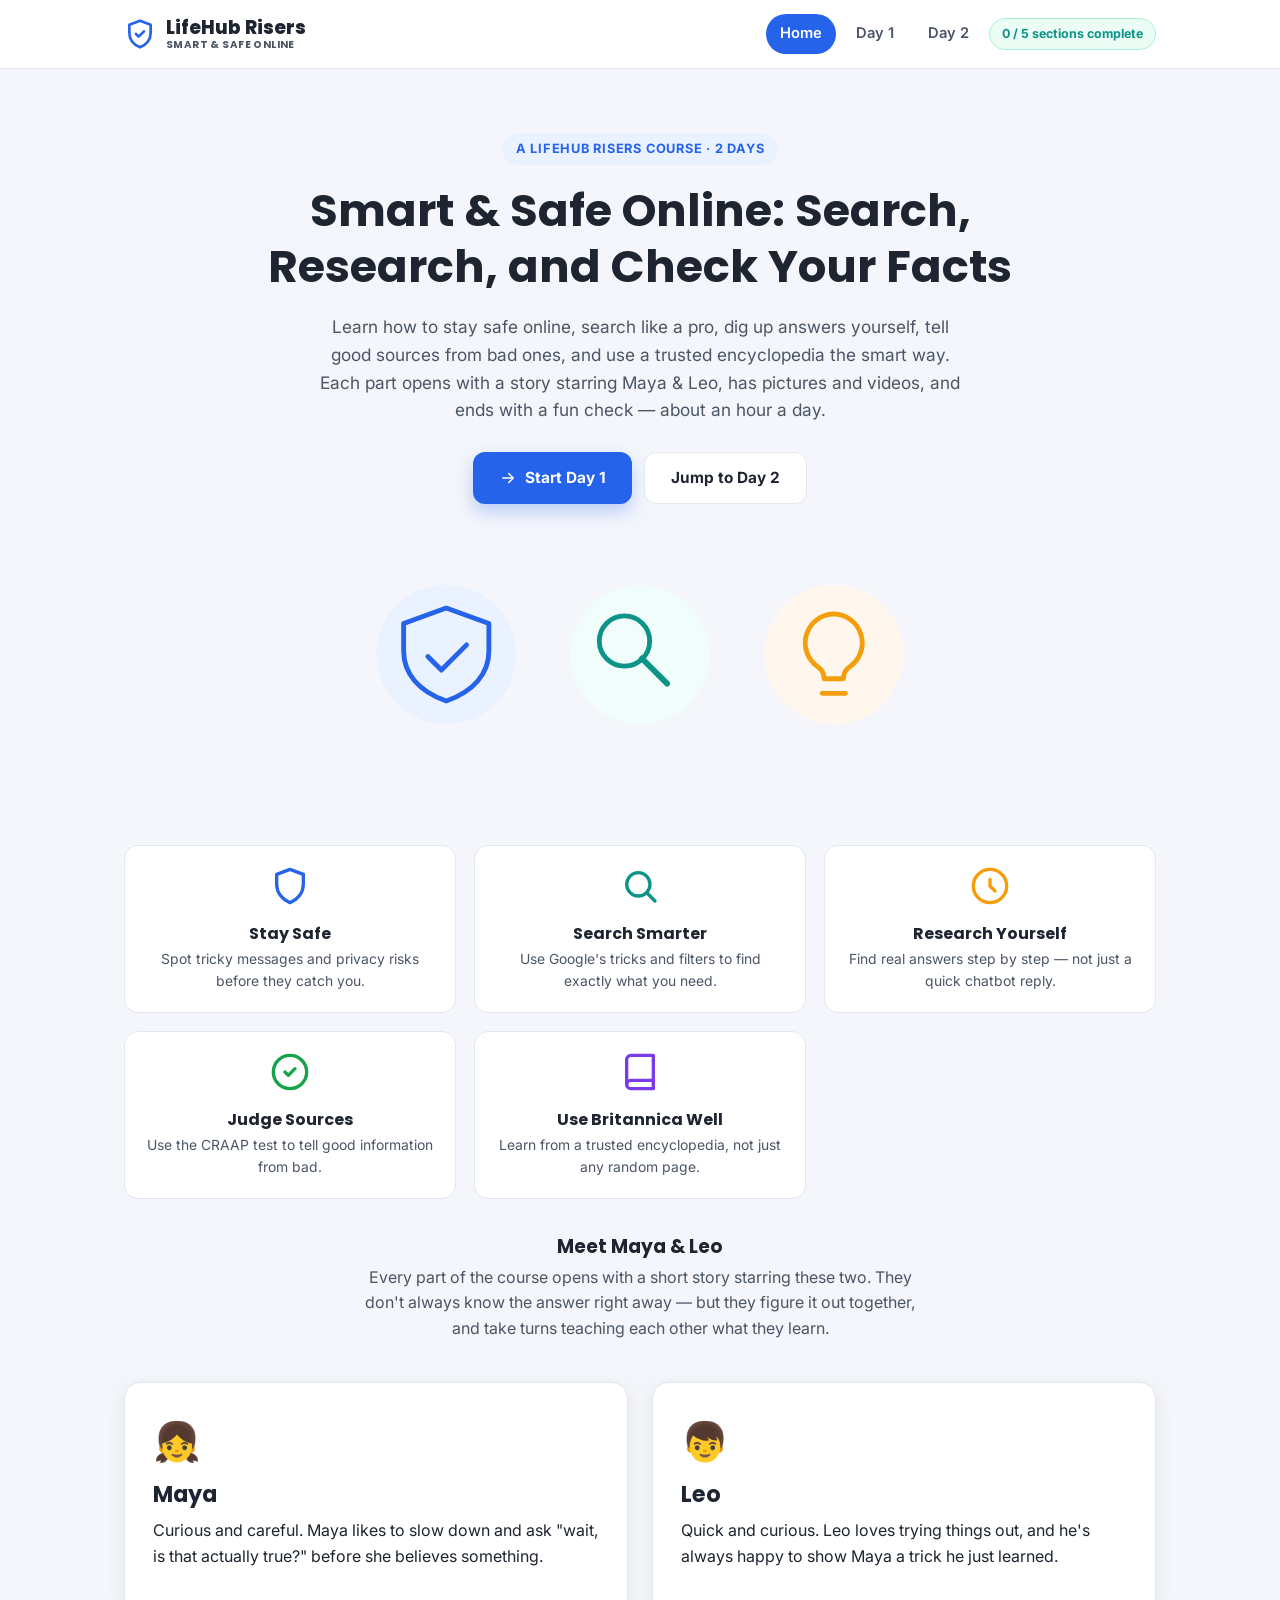
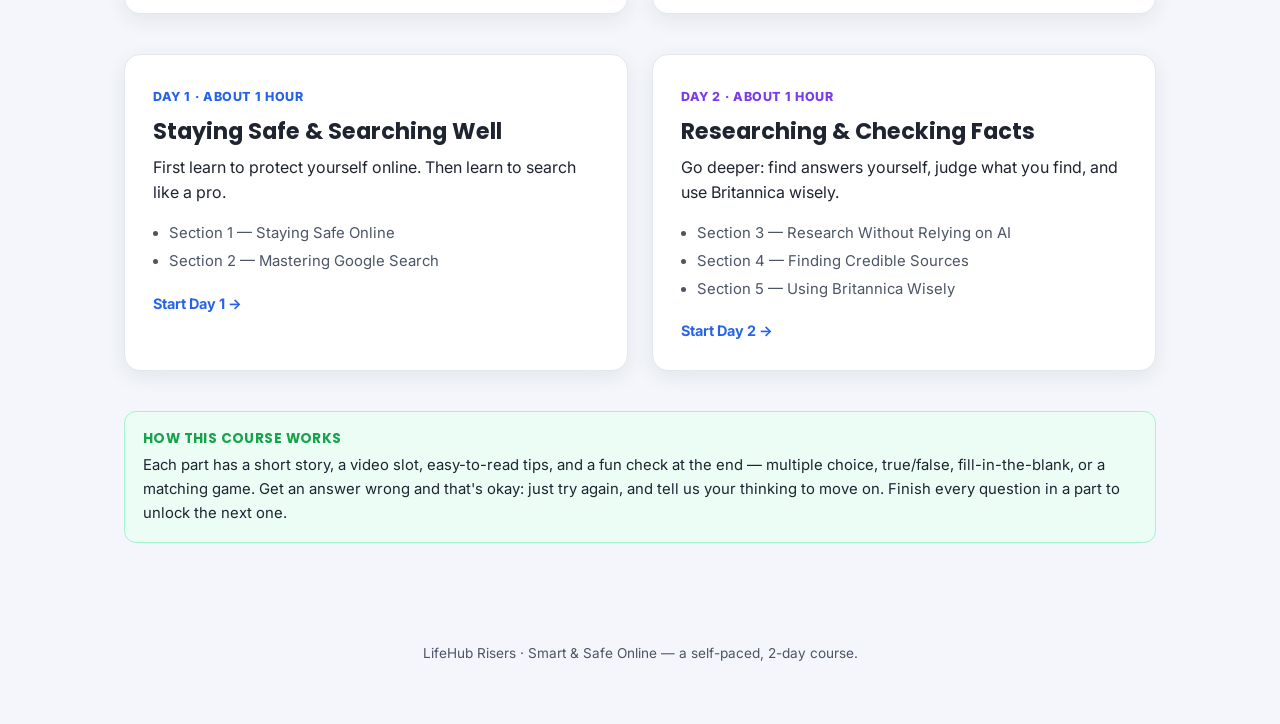
==== index.html @ ebfa4a1e "Expand content depth, simplify language further, add Maya & Leo story duo - Replace the five separat" ====
<!DOCTYPE html>
<html lang="en">
<head>
<meta charset="UTF-8">
<meta name="viewport" content="width=device-width, initial-scale=1.0">
<title>LifeHub Risers | Smart &amp; Safe Online Course</title>
<link rel="stylesheet" href="css/styles.css">
</head>
<body>

<header class="site-header">
  <div class="container">
    <a href="index.html" class="brand">
      <svg viewBox="0 0 24 24" fill="none" stroke="#2563eb" stroke-width="2" stroke-linecap="round" stroke-linejoin="round"><path d="M12 2 4 5v6c0 5 3.4 9 8 11 4.6-2 8-6 8-11V5l-8-3Z"/><path d="m9 12 2 2 4-4"/></svg>
      <span class="brand-text">LifeHub Risers<small>Smart &amp; Safe Online</small></span>
    </a>
    <nav class="main-nav">
      <a href="index.html" class="active">Home</a>
      <a href="day1.html">Day 1</a>
      <a href="day2.html">Day 2</a>
      <span class="progress-pill" data-progress-pill>0 / 5 sections complete</span>
    </nav>
  </div>
</header>

<main>
  <section class="hero container">
    <span class="eyebrow">A LifeHub Risers Course · 2 Days</span>
    <h1>Smart &amp; Safe Online: Search, Research, and Check Your Facts</h1>
    <p class="lead">Learn how to stay safe online, search like a pro, dig up answers yourself, tell good sources from bad ones, and use a trusted encyclopedia the smart way. Each part opens with a story starring Maya &amp; Leo, has pictures and videos, and ends with a fun check — about an hour a day.</p>
    <div class="btn-row">
      <a href="day1.html" class="btn btn-primary">
        <svg width="18" height="18" viewBox="0 0 24 24" fill="none" stroke="#fff" stroke-width="2" stroke-linecap="round" stroke-linejoin="round"><path d="M5 12h14M13 6l6 6-6 6"/></svg>
        Start Day 1
      </a>
      <a href="day2.html" class="btn btn-ghost">Jump to Day 2</a>
    </div>

    <div class="hero-art" style="margin-top:44px;">
      <svg viewBox="0 0 640 220" xmlns="http://www.w3.org/2000/svg">
        <rect x="0" y="0" width="640" height="220" fill="none"/>
        <circle cx="120" cy="110" r="72" fill="#eaf1ff"/>
        <path d="M120 62 76 78v28c0 24 16 42 44 52 28-10 44-28 44-52V78l-44-16Z" fill="none" stroke="#2563eb" stroke-width="5" stroke-linejoin="round"/>
        <path d="m101 112 14 14 26-26" fill="none" stroke="#2563eb" stroke-width="5" stroke-linecap="round" stroke-linejoin="round"/>

        <circle cx="320" cy="110" r="72" fill="#f0fdfa"/>
        <circle cx="304" cy="96" r="26" fill="none" stroke="#0d9488" stroke-width="5"/>
        <line x1="322" y1="114" x2="348" y2="140" stroke="#0d9488" stroke-width="6" stroke-linecap="round"/>

        <circle cx="520" cy="110" r="72" fill="#fff7ed"/>
        <path d="M520 68a30 30 0 0 1 16 55c-3 2-6 6-6 12h-20c0-6-3-10-6-12a30 30 0 0 1 16-55Z" fill="none" stroke="#f59e0b" stroke-width="5" stroke-linejoin="round"/>
        <line x1="508" y1="150" x2="532" y2="150" stroke="#f59e0b" stroke-width="5" stroke-linecap="round"/>
      </svg>
    </div>
  </section>

  <section class="container">
    <div class="mini-grid">
      <div class="mini-card">
        <svg viewBox="0 0 24 24" fill="none" stroke="#2563eb" stroke-width="2" stroke-linecap="round" stroke-linejoin="round"><path d="M12 2 4 5v6c0 5 3.4 9 8 11 4.6-2 8-6 8-11V5l-8-3Z"/></svg>
        <h4>Stay Safe</h4>
        <p>Spot tricky messages and privacy risks before they catch you.</p>
      </div>
      <div class="mini-card">
        <svg viewBox="0 0 24 24" fill="none" stroke="#0d9488" stroke-width="2" stroke-linecap="round" stroke-linejoin="round"><circle cx="11" cy="11" r="7"/><line x1="21" y1="21" x2="16.65" y2="16.65"/></svg>
        <h4>Search Smarter</h4>
        <p>Use Google's tricks and filters to find exactly what you need.</p>
      </div>
      <div class="mini-card">
        <svg viewBox="0 0 24 24" fill="none" stroke="#f59e0b" stroke-width="2" stroke-linecap="round" stroke-linejoin="round"><circle cx="12" cy="12" r="10"/><path d="M12 8v4l3 3"/></svg>
        <h4>Research Yourself</h4>
        <p>Find real answers step by step — not just a quick chatbot reply.</p>
      </div>
      <div class="mini-card">
        <svg viewBox="0 0 24 24" fill="none" stroke="#16a34a" stroke-width="2" stroke-linecap="round" stroke-linejoin="round"><path d="m9 12 2 2 4-4"/><circle cx="12" cy="12" r="10"/></svg>
        <h4>Judge Sources</h4>
        <p>Use the CRAAP test to tell good information from bad.</p>
      </div>
      <div class="mini-card">
        <svg viewBox="0 0 24 24" fill="none" stroke="#7c3aed" stroke-width="2" stroke-linecap="round" stroke-linejoin="round"><path d="M4 19.5A2.5 2.5 0 0 1 6.5 17H20"/><path d="M6.5 2H20v20H6.5A2.5 2.5 0 0 1 4 19.5v-15A2.5 2.5 0 0 1 6.5 2Z"/></svg>
        <h4>Use Britannica Well</h4>
        <p>Learn from a trusted encyclopedia, not just any random page.</p>
      </div>
    </div>
  </section>

  <section class="container">
    <h3 style="text-align:center; margin-bottom:6px;">Meet Maya &amp; Leo</h3>
    <p style="text-align:center; color:var(--ink-soft); max-width:560px; margin:0 auto 24px;">Every part of the course opens with a short story starring these two. They don't always know the answer right away — but they figure it out together, and take turns teaching each other what they learn.</p>
    <div class="day-grid">
      <div class="day-card d1" style="cursor:default;">
        <div style="font-size:2.4rem;">👧</div>
        <h3>Maya</h3>
        <p>Curious and careful. Maya likes to slow down and ask "wait, is that actually true?" before she believes something.</p>
      </div>
      <div class="day-card d2" style="cursor:default;">
        <div style="font-size:2.4rem;">👦</div>
        <h3>Leo</h3>
        <p>Quick and curious. Leo loves trying things out, and he's always happy to show Maya a trick he just learned.</p>
      </div>
    </div>
  </section>

  <section class="container">
    <div class="day-grid">
      <a href="day1.html" class="day-card d1">
        <span class="tag">Day 1 · About 1 hour</span>
        <h3>Staying Safe &amp; Searching Well</h3>
        <p>First learn to protect yourself online. Then learn to search like a pro.</p>
        <ul>
          <li>Section 1 — Staying Safe Online</li>
          <li>Section 2 — Mastering Google Search</li>
        </ul>
        <div class="go">Start Day 1 →</div>
      </a>
      <a href="day2.html" class="day-card d2">
        <span class="tag">Day 2 · About 1 hour</span>
        <h3>Researching &amp; Checking Facts</h3>
        <p>Go deeper: find answers yourself, judge what you find, and use Britannica wisely.</p>
        <ul>
          <li>Section 3 — Research Without Relying on AI</li>
          <li>Section 4 — Finding Credible Sources</li>
          <li>Section 5 — Using Britannica Wisely</li>
        </ul>
        <div class="go">Start Day 2 →</div>
      </a>
    </div>
  </section>

  <section class="container" style="margin-bottom:60px;">
    <div class="callout tip">
      <strong>How this course works</strong>
      Each part has a short story, a video slot, easy-to-read tips, and a fun check at the end — multiple choice, true/false, fill-in-the-blank, or a matching game. Get an answer wrong and that's okay: just try again, and tell us your thinking to move on. Finish every question in a part to unlock the next one.
    </div>
  </section>
</main>

<footer class="site-footer">
  LifeHub Risers · Smart &amp; Safe Online — a self-paced, 2-day course.
</footer>

<script src="js/app.js"></script>
</body>
</html>
---- css/styles.css ----
@import url('https://fonts.googleapis.com/css2?family=Poppins:wght@600;700;800&family=Inter:wght@400;500;600;700&display=swap');

:root {
  --blue: #2563eb;
  --blue-dark: #1d4ed8;
  --teal: #0d9488;
  --amber: #f59e0b;
  --red: #ef4444;
  --green: #16a34a;
  --purple: #7c3aed;
  --ink: #1e2430;
  --ink-soft: #4b5566;
  --paper: #ffffff;
  --paper-soft: #f4f6fb;
  --border: #e2e7f0;
  --shadow: 0 6px 20px rgba(30, 36, 48, 0.08);
  --radius: 16px;
  --font-head: 'Poppins', 'Segoe UI', system-ui, sans-serif;
  --font-body: 'Inter', 'Segoe UI', system-ui, sans-serif;
}

* { box-sizing: border-box; }

html { scroll-behavior: smooth; }

body {
  margin: 0;
  font-family: var(--font-body);
  color: var(--ink);
  background: var(--paper-soft);
  line-height: 1.6;
}

h1, h2, h3, h4 { font-family: var(--font-head); line-height: 1.25; margin: 0 0 .5em; }
p { margin: 0 0 1em; }
a { color: var(--blue); }
img, svg { max-width: 100%; }

.container { max-width: 1080px; margin: 0 auto; padding: 0 24px; }

/* Header */
.site-header {
  position: sticky; top: 0; z-index: 50;
  background: rgba(255,255,255,.92); backdrop-filter: blur(8px);
  border-bottom: 1px solid var(--border);
}
.site-header .container { display: flex; align-items: center; justify-content: space-between; height: 68px; }
.brand { display: flex; align-items: center; gap: 10px; font-family: var(--font-head); font-weight: 800; font-size: 1.15rem; text-decoration: none; color: var(--ink); }
.brand svg { width: 32px; height: 32px; }
.brand-text { display: flex; flex-direction: column; line-height: 1.2; }
.brand-text small { font-weight: 700; color: var(--ink-soft); font-size: .64rem; text-transform: uppercase; letter-spacing: .04em; }
.main-nav { display: flex; gap: 6px; align-items: center; }
.main-nav a {
  text-decoration: none; color: var(--ink-soft); font-weight: 600; font-size: .92rem;
  padding: 8px 14px; border-radius: 999px; transition: .15s;
}
.main-nav a:hover { background: var(--paper-soft); color: var(--ink); }
.main-nav a.active { background: var(--blue); color: #fff; }
.progress-pill {
  font-size: .78rem; font-weight: 700; color: var(--teal); background: #ecfdf5;
  border: 1px solid #a7f3d0; padding: 5px 12px; border-radius: 999px;
}

/* Hero */
.hero { padding: 64px 0 40px; text-align: center; }
.hero .eyebrow {
  display: inline-block; font-weight: 700; font-size: .8rem; letter-spacing: .06em; text-transform: uppercase;
  color: var(--blue); background: #eaf1ff; padding: 6px 14px; border-radius: 999px; margin-bottom: 18px;
}
.hero h1 { font-size: clamp(2rem, 4vw, 2.8rem); max-width: 780px; margin: 0 auto .4em; }
.hero p.lead { max-width: 640px; margin: 0 auto 28px; color: var(--ink-soft); font-size: 1.08rem; }
.hero-art { max-width: 620px; margin: 0 auto; }

.btn {
  display: inline-flex; align-items: center; gap: 8px; text-decoration: none; font-weight: 700;
  padding: 13px 26px; border-radius: 12px; border: none; cursor: pointer; font-size: .96rem;
  font-family: var(--font-body); transition: transform .15s, box-shadow .15s;
}
.btn-primary { background: var(--blue); color: #fff; box-shadow: 0 8px 18px rgba(37,99,235,.28); }
.btn-primary:hover { transform: translateY(-2px); }
.btn-ghost { background: #fff; color: var(--ink); border: 1.5px solid var(--border); }
.btn-ghost:hover { border-color: var(--blue); color: var(--blue); }
.btn-row { display: flex; gap: 12px; justify-content: center; flex-wrap: wrap; }

/* Day cards on homepage */
.day-grid { display: grid; grid-template-columns: 1fr 1fr; gap: 24px; margin: 40px 0; }
@media (max-width: 760px) { .day-grid { grid-template-columns: 1fr; } }
.day-card {
  background: var(--paper); border-radius: var(--radius); border: 1px solid var(--border);
  box-shadow: var(--shadow); padding: 28px; text-decoration: none; color: var(--ink); display: block;
  transition: transform .15s, box-shadow .15s;
}
.day-card:hover { transform: translateY(-4px); box-shadow: 0 14px 30px rgba(30,36,48,.14); }
.day-card .tag { font-weight: 800; font-size: .78rem; letter-spacing: .05em; text-transform: uppercase; }
.day-card.d1 .tag { color: var(--blue); }
.day-card.d2 .tag { color: var(--purple); }
.day-card h3 { font-size: 1.4rem; margin: 8px 0 10px; }
.day-card ul { margin: 14px 0 0; padding-left: 1.1em; color: var(--ink-soft); font-size: .93rem; }
.day-card ul li { margin-bottom: 4px; }
.day-card .go { margin-top: 18px; font-weight: 700; color: var(--blue); font-size: .9rem; }

.mini-grid { display: grid; grid-template-columns: repeat(3, 1fr); gap: 18px; margin: 36px 0; }
@media (max-width: 760px) { .mini-grid { grid-template-columns: 1fr; } }
.mini-card { background: #fff; border: 1px solid var(--border); border-radius: 14px; padding: 20px; text-align: center; }
.mini-card svg { width: 40px; height: 40px; margin-bottom: 10px; }
.mini-card h4 { font-size: 1rem; margin-bottom: 4px; }
.mini-card p { font-size: .87rem; color: var(--ink-soft); margin: 0; }

/* Section layout */
.day-hero { padding: 40px 0 20px; }
.day-hero .tag { font-weight: 800; font-size: .8rem; letter-spacing: .05em; text-transform: uppercase; color: var(--blue); }
.day-hero h1 { font-size: clamp(1.8rem, 3.4vw, 2.4rem); margin: 6px 0 10px; }
.toc { display: flex; gap: 10px; flex-wrap: wrap; margin-top: 18px; }
.toc a {
  text-decoration: none; background: #fff; border: 1px solid var(--border); color: var(--ink-soft);
  padding: 8px 14px; border-radius: 999px; font-size: .85rem; font-weight: 600;
}
.toc a:hover { color: var(--blue); border-color: var(--blue); }
.toc a.done { border-color: var(--green); color: var(--green); background: #ecfdf5; }
.toc-check { color: var(--green); font-weight: 800; }

.section {
  background: var(--paper); border-radius: var(--radius); border: 1px solid var(--border);
  box-shadow: var(--shadow); margin: 28px 0; padding: 36px; scroll-margin-top: 90px;
}
.section-head { display: flex; align-items: flex-start; gap: 16px; margin-bottom: 22px; }
.section-head .icon {
  flex: none; width: 54px; height: 54px; border-radius: 14px; display: flex; align-items: center; justify-content: center;
  background: linear-gradient(135deg, var(--blue), var(--teal));
}
.section-head .icon svg { width: 30px; height: 30px; stroke: #fff; }
.section-head h2 { margin: 0; font-size: 1.5rem; }
.section-head .sub { color: var(--ink-soft); font-size: .92rem; margin-top: 2px; }

.content-grid { display: grid; grid-template-columns: 1.3fr 1fr; gap: 28px; align-items: start; margin-bottom: 18px; }
@media (max-width: 800px) { .content-grid { grid-template-columns: 1fr; } }
.illus { background: var(--paper-soft); border-radius: 14px; padding: 18px; border: 1px solid var(--border); }

.callout { border-radius: 12px; padding: 16px 18px; margin: 16px 0; border: 1px solid; font-size: .93rem; }
.callout.tip { background: #ecfdf5; border-color: #a7f3d0; }
.callout.warning { background: #fef2f2; border-color: #fecaca; }
.callout.example { background: #eff6ff; border-color: #bfdbfe; }
.callout strong { display: block; margin-bottom: 4px; font-family: var(--font-head); font-size: .85rem; text-transform: uppercase; letter-spacing: .03em; }
.callout.tip strong { color: var(--green); }
.callout.warning strong { color: var(--red); }
.callout.example strong { color: var(--blue); }

.card-grid { display: grid; grid-template-columns: repeat(2, 1fr); gap: 14px; margin: 18px 0; }
@media (max-width: 700px) { .card-grid { grid-template-columns: 1fr; } }
.info-card { border: 1px solid var(--border); border-radius: 12px; padding: 16px; background: #fff; }
.info-card h4 { margin: 0 0 6px; font-size: .98rem; display: flex; align-items: center; gap: 8px; }
.info-card p { margin: 0; font-size: .88rem; color: var(--ink-soft); }

.dodont { display: grid; grid-template-columns: 1fr 1fr; gap: 16px; margin: 18px 0; }
@media (max-width: 700px) { .dodont { grid-template-columns: 1fr; } }
.dodont > div { border-radius: 12px; padding: 16px 18px; }
.dodont .do { background: #ecfdf5; border: 1px solid #a7f3d0; }
.dodont .dont { background: #fef2f2; border: 1px solid #fecaca; }
.dodont h4 { margin: 0 0 8px; font-size: .9rem; text-transform: uppercase; letter-spacing: .03em; }
.dodont .do h4 { color: var(--green); }
.dodont .dont h4 { color: var(--red); }
.dodont ul { margin: 0; padding-left: 1.1em; font-size: .88rem; }
.dodont li { margin-bottom: 5px; }

table.op-table { width: 100%; border-collapse: collapse; margin: 16px 0; font-size: .88rem; }
table.op-table th, table.op-table td { text-align: left; padding: 9px 12px; border-bottom: 1px solid var(--border); }
table.op-table th { background: var(--paper-soft); font-family: var(--font-head); font-size: .78rem; text-transform: uppercase; }
table.op-table code { background: #eef2ff; color: var(--blue-dark); padding: 2px 6px; border-radius: 6px; font-size: .85rem; }

/* Quiz */
.quiz-wrap { margin-top: 26px; border-top: 2px dashed var(--border); padding-top: 24px; }
.quiz-wrap .quiz-title { display: flex; align-items: center; gap: 10px; font-family: var(--font-head); font-weight: 700; font-size: 1.05rem; margin-bottom: 4px; }
.quiz-wrap .quiz-title svg { width: 22px; height: 22px; stroke: var(--amber); }
.quiz-wrap .quiz-sub { color: var(--ink-soft); font-size: .88rem; margin-bottom: 18px; }

.quiz-progress { display: flex; align-items: center; gap: 12px; margin-bottom: 20px; }
.quiz-progress-bar { flex: 1; height: 12px; border-radius: 999px; background: var(--border); overflow: hidden; }
.quiz-progress-fill { height: 100%; width: 0%; background: linear-gradient(90deg, var(--teal), var(--green)); transition: width .3s ease; border-radius: 999px; }
.quiz-progress-label { font-weight: 700; font-size: .85rem; color: var(--ink-soft); white-space: nowrap; }

.q-item { background: var(--paper-soft); border: 2px solid var(--border); border-radius: 12px; padding: 18px 20px; margin-bottom: 14px; transition: border-color .15s, background .15s; }
.q-item.solved { border-color: var(--green); background: #ecfdf5; }
.q-item.shake { animation: shake .35s; }
.q-item .q-num { font-weight: 800; font-size: .78rem; color: var(--blue); text-transform: uppercase; letter-spacing: .04em; margin-bottom: 6px; }
.q-item.solved .q-num { color: var(--green); }
.solved-check { font-size: .95rem; }
.q-item .q-prompt { font-weight: 600; margin-bottom: 12px; }
.btn-check {
  margin-top: 12px; background: var(--blue); color: #fff; border: none; font-weight: 700;
  padding: 9px 20px; border-radius: 10px; cursor: pointer; font-size: .88rem; font-family: var(--font-body);
}
.btn-check:hover { background: var(--blue-dark); }
.match-status { margin-top: 10px; font-weight: 700; font-size: .85rem; color: var(--ink-soft); }

.reflect-box {
  margin-top: 14px; padding: 14px 16px; border-radius: 12px; background: #fff7ed; border: 1.5px dashed var(--amber);
}
.reflect-label { font-weight: 700; font-size: .88rem; color: #92400e; margin-bottom: 8px; }
.reflect-input {
  width: 100%; min-height: 64px; padding: 10px 12px; border-radius: 10px; border: 1.5px solid var(--border);
  font-family: var(--font-body); font-size: .92rem; resize: vertical; box-sizing: border-box;
}
.reflect-input:focus { outline: none; border-color: var(--amber); }
.btn-reflect-submit {
  margin-top: 10px; background: var(--amber); color: #fff; border: none; font-weight: 700;
  padding: 9px 20px; border-radius: 10px; cursor: pointer; font-size: .88rem; font-family: var(--font-body);
}
.btn-reflect-submit:disabled { background: #fcd9a3; cursor: not-allowed; }
.q-choices { display: grid; gap: 8px; }
.q-choice {
  display: flex; align-items: center; gap: 10px; padding: 10px 14px; border-radius: 10px;
  border: 1.5px solid var(--border); background: #fff; cursor: pointer; font-size: .92rem; transition: .12s;
}
.q-choice:hover { border-color: var(--blue); }
.q-choice.selected { border-color: var(--blue); background: #eaf1ff; }
.q-choice.correct { border-color: var(--green); background: #ecfdf5; }
.q-choice.incorrect { border-color: var(--red); background: #fef2f2; }
.q-choice .dot { width: 18px; height: 18px; border-radius: 50%; border: 2px solid var(--border); flex: none; }
.q-choice.selected .dot { border-color: var(--blue); background: var(--blue); }

.tf-row { display: flex; gap: 10px; }
.tf-row .q-choice { flex: 1; justify-content: center; font-weight: 700; }

.fill-row input[type=text] {
  padding: 10px 14px; border-radius: 10px; border: 1.5px solid var(--border); font-size: .95rem;
  font-family: var(--font-body); width: 100%; max-width: 320px;
}
.fill-row input[type=text]:focus { outline: none; border-color: var(--blue); }

.match-cols { display: grid; grid-template-columns: 1fr 1fr; gap: 22px; }
@media (max-width: 640px) { .match-cols { grid-template-columns: 1fr; } }
.match-col { display: grid; gap: 8px; }
.match-item {
  padding: 10px 14px; border-radius: 10px; border: 1.5px solid var(--border); background: #fff;
  cursor: pointer; font-size: .9rem; transition: .12s; user-select: none;
}
.match-item:hover { border-color: var(--blue); }
.match-item.selected { border-color: var(--blue); background: #eaf1ff; }
.match-item.matched { border-color: var(--green); background: #ecfdf5; cursor: default; opacity: .85; }
.match-item.shake { border-color: var(--red); background: #fef2f2; animation: shake .35s; }
@keyframes shake { 0%,100%{transform:translateX(0);} 25%{transform:translateX(-4px);} 75%{transform:translateX(4px);} }

.q-feedback { margin-top: 10px; font-size: .85rem; padding: 10px 12px; border-radius: 8px; display: none; }
.q-feedback.show { display: block; }
.q-feedback.right { background: #ecfdf5; color: #166534; }
.q-feedback.wrong { background: #fef2f2; color: #991b1b; }

.quiz-complete {
  display: none; margin-top: 22px; text-align: center; background: #ecfdf5; border: 2px dashed var(--green);
  border-radius: 14px; padding: 22px;
}
.quiz-complete.show { display: block; animation: pop .3s ease; }
.quiz-complete-msg { font-family: var(--font-head); font-weight: 700; font-size: 1.1rem; color: #166534; margin-bottom: 14px; }
@keyframes pop { 0% { transform: scale(.9); opacity: 0; } 100% { transform: scale(1); opacity: 1; } }

/* Section locking */
.section { position: relative; }
.section.locked > *:not(.lock-overlay) { filter: blur(5px); pointer-events: none; user-select: none; }
.lock-overlay {
  display: none; position: absolute; inset: 0; z-index: 5; border-radius: var(--radius);
  background: rgba(255,255,255,.82); flex-direction: column; align-items: center; justify-content: center;
  text-align: center; padding: 24px; gap: 10px;
}
.section.locked .lock-overlay { display: flex; }
.lock-overlay svg { width: 46px; height: 46px; stroke: var(--amber); }
.lock-overlay p { margin: 0; font-weight: 700; color: var(--ink); font-size: 1.05rem; max-width: 320px; }
.lock-overlay span { color: var(--ink-soft); font-size: .88rem; }

.toc a.locked { opacity: .55; cursor: not-allowed; }
.toc a.locked:hover { color: var(--ink-soft); border-color: var(--border); }

.day-lock-banner {
  display: none; align-items: center; gap: 16px; background: #fff7ed; border: 2px dashed #f59e0b;
  border-radius: 14px; padding: 18px 22px; margin: 0 0 28px;
}
.day-lock-banner svg { width: 34px; height: 34px; stroke: #b45309; flex: none; }
.day-lock-banner strong { display: block; color: #92400e; font-size: 1.02rem; }
.day-lock-banner p { margin: 4px 0 0; font-size: .9rem; color: #92400e; }
.day-lock-banner a { color: #92400e; font-weight: 700; }

/* Footer */
.site-footer { text-align: center; padding: 40px 24px 60px; color: var(--ink-soft); font-size: .85rem; }

.badge {
  display: inline-flex; align-items: center; gap: 6px; font-size: .75rem; font-weight: 700; padding: 4px 10px;
  border-radius: 999px; background: #fff7ed; color: #b45309; border: 1px solid #fde68a;
}

.time-badge {
  display: inline-flex; align-items: center; gap: 5px; font-size: .74rem; font-weight: 700; padding: 4px 10px;
  border-radius: 999px; background: #eef2ff; color: var(--blue-dark); white-space: nowrap; margin-left: auto;
}
.time-badge svg { width: 13px; height: 13px; }

/* Interactive story: Maya & Leo */
.story-card { background: #fff; border: 1.5px solid var(--border); border-radius: 16px; padding: 22px; margin: 18px 0 26px; box-shadow: var(--shadow); }
.story-title { font-family: var(--font-head); font-weight: 700; font-size: 1.05rem; margin-bottom: 14px; }
.story-chars { display: flex; align-items: center; justify-content: center; gap: 16px; margin-bottom: 16px; }
.story-chip { display: flex; flex-direction: column; align-items: center; gap: 6px; opacity: .45; transition: opacity .2s, transform .2s; }
.story-chip.active { opacity: 1; transform: translateY(-2px); }
.story-chip-avatar { width: 50px; height: 50px; border-radius: 50%; display: flex; align-items: center; justify-content: center; font-size: 1.5rem; color: #fff; }
.story-chip-name { font-weight: 700; font-size: .8rem; }
.story-chip-vs { font-weight: 700; color: var(--ink-soft); font-size: .85rem; }
.story-scene { background: var(--paper-soft); border-radius: 14px; padding: 24px 20px; text-align: center; min-height: 130px; display: flex; flex-direction: column; align-items: center; justify-content: center; gap: 10px; }
.story-emoji { font-size: 2.3rem; line-height: 1; }
.story-bubble { background: #fff; border: 2px solid var(--border); border-radius: 14px; padding: 12px 18px; max-width: 460px; }
.story-speaker { font-family: var(--font-head); font-weight: 700; font-size: .78rem; text-transform: uppercase; letter-spacing: .03em; margin-bottom: 4px; }
.story-text { font-size: 1.02rem; font-weight: 600; }
.story-dots { display: flex; justify-content: center; gap: 7px; margin: 14px 0; }
.story-dot { width: 8px; height: 8px; border-radius: 50%; background: var(--border); }
.story-dot.active { background: var(--blue); width: 22px; border-radius: 999px; transition: .2s; }
.story-nav { display: flex; justify-content: space-between; gap: 10px; }

/* Glossary / new words */
.glossary { display: grid; grid-template-columns: repeat(2, 1fr); gap: 12px; margin: 18px 0; }
@media (max-width: 700px) { .glossary { grid-template-columns: 1fr; } }
.glossary-item { background: #f5f3ff; border: 1px solid #ddd6fe; border-radius: 12px; padding: 12px 16px; }
.glossary-item .word { font-family: var(--font-head); font-weight: 700; color: #6d28d9; font-size: .92rem; }
.glossary-item .def { font-size: .87rem; color: var(--ink-soft); margin-top: 2px; }

/* Think about it (native disclosure) */
.think-box { background: #eff6ff; border: 1.5px dashed var(--blue); border-radius: 12px; padding: 14px 18px; margin: 18px 0; }
.think-box summary { font-weight: 700; cursor: pointer; font-size: .95rem; color: var(--blue-dark); }
.think-box[open] summary { margin-bottom: 8px; }
.think-box .answer { font-size: .92rem; color: var(--ink); }

/* Video placeholder */
.video-slot { position: relative; border-radius: 14px; overflow: hidden; margin: 18px 0; aspect-ratio: 16/9; display: flex; align-items: center; justify-content: center; flex-direction: column; gap: 10px; color: #fff; text-align: center; padding: 20px; }
.video-slot .play-btn { width: 58px; height: 58px; border-radius: 50%; background: rgba(255,255,255,.22); border: 2px solid #fff; display: flex; align-items: center; justify-content: center; }
.video-slot .play-btn svg { width: 22px; height: 22px; fill: #fff; margin-left: 3px; }
.video-slot .video-caption { font-weight: 700; font-size: .95rem; }
.video-slot .video-note { font-size: .78rem; opacity: .85; }
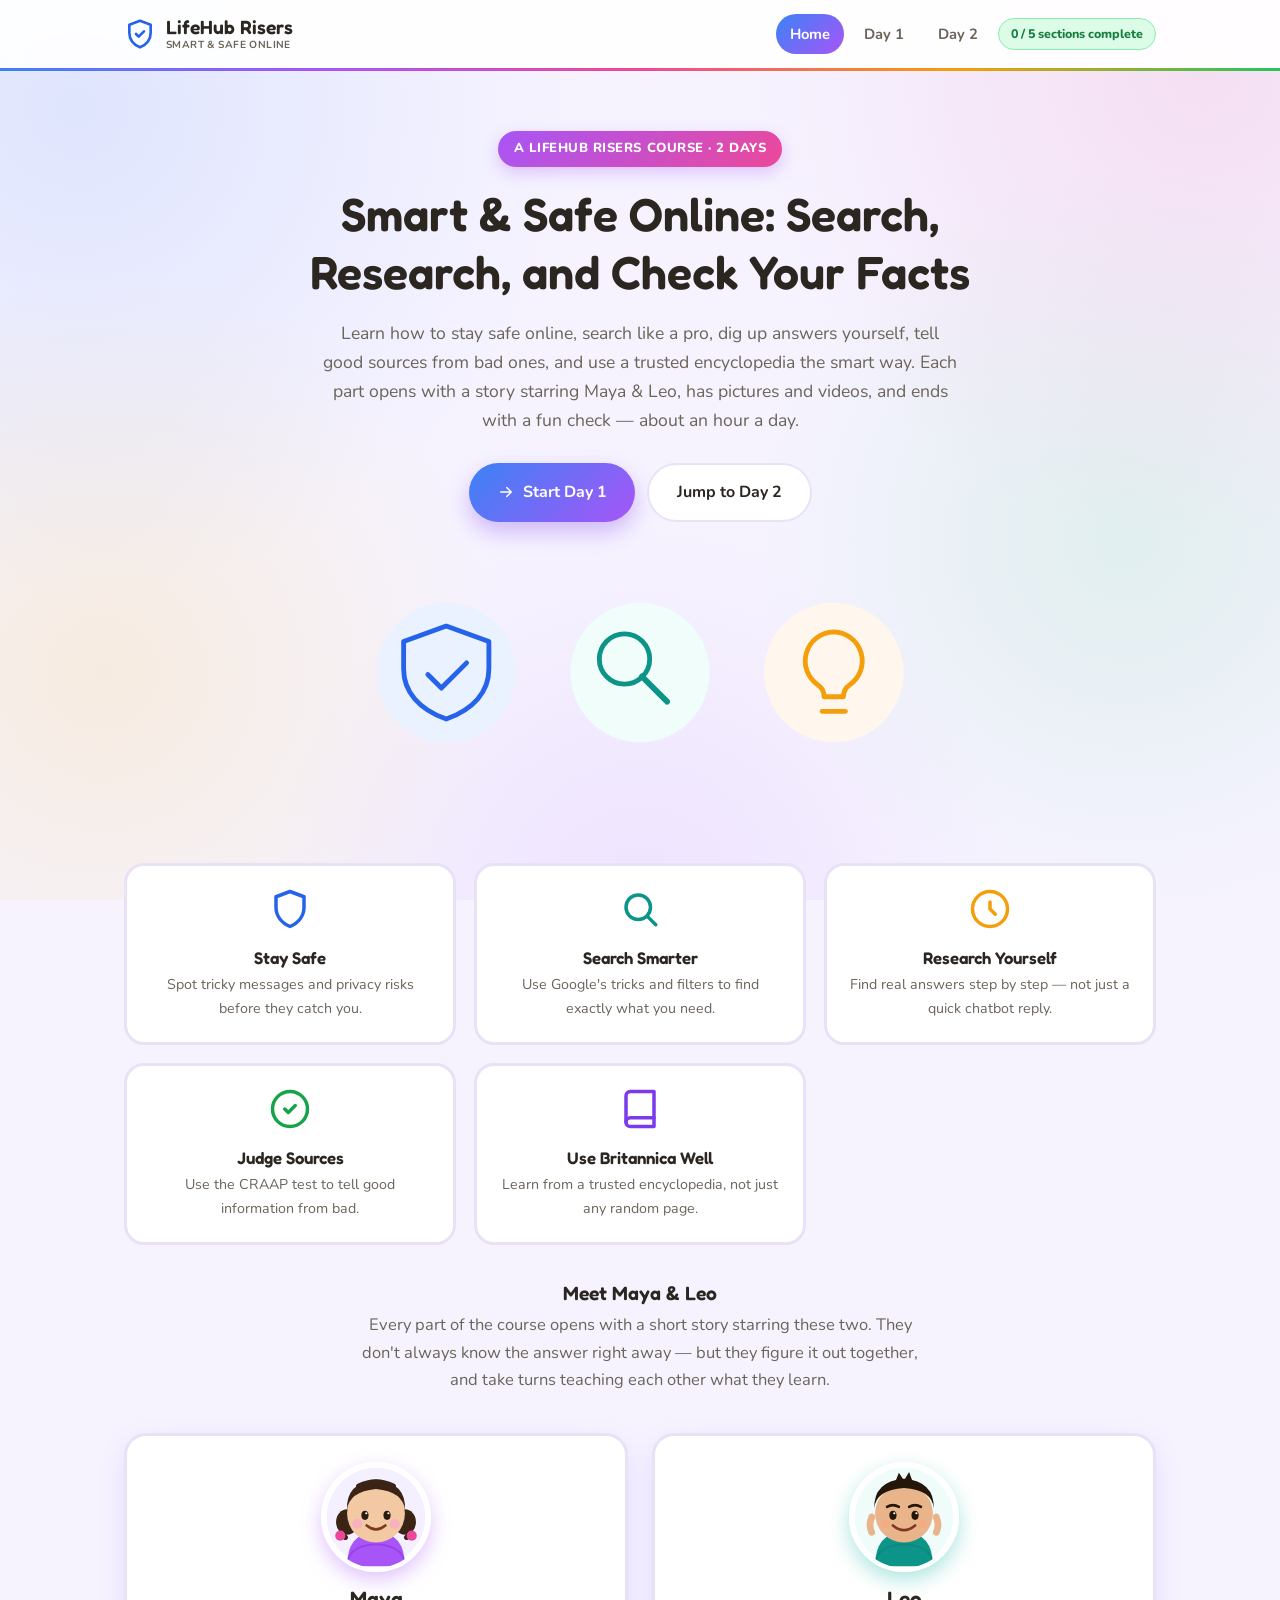
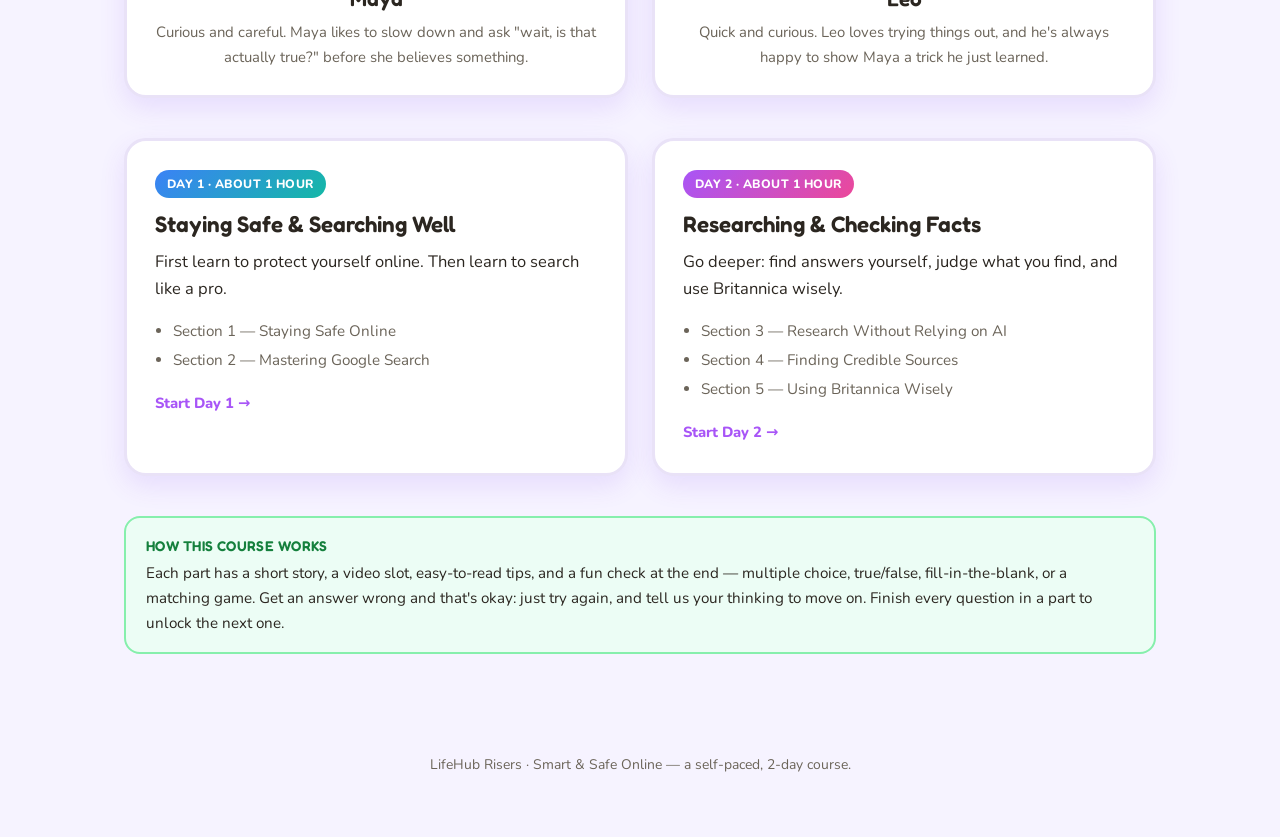
==== commit 1d570a05: "Kid-friendly visual redesign: cartoon Maya & Leo, colorful UI - Draw Maya and Leo as actual hand-cod" ====
--- a/index.html
+++ b/index.html
@@ -88,13 +88,57 @@
     <h3 style="text-align:center; margin-bottom:6px;">Meet Maya &amp; Leo</h3>
     <p style="text-align:center; color:var(--ink-soft); max-width:560px; margin:0 auto 24px;">Every part of the course opens with a short story starring these two. They don't always know the answer right away — but they figure it out together, and take turns teaching each other what they learn.</p>
     <div class="day-grid">
-      <div class="day-card d1" style="cursor:default;">
-        <div style="font-size:2.4rem;">👧</div>
+      <div class="char-card maya">
+        <div class="char-portrait">
+          <svg viewBox="0 0 120 120" xmlns="http://www.w3.org/2000/svg" role="img" aria-label="Maya">
+            <circle cx="60" cy="60" r="58" fill="#f5f0ff"/>
+            <path d="M26 118 Q26 78 60 78 Q94 78 94 118 Z" fill="#a855f7"/>
+            <path d="M26 118 Q26 94 60 92 Q94 94 94 118" fill="none" stroke="#7e22ce" stroke-width="2" opacity=".4"/>
+            <rect x="50" y="66" width="20" height="20" rx="6" fill="#f3c9a3"/>
+            <ellipse cx="26" cy="66" rx="13" ry="15" fill="#3b2415"/>
+            <ellipse cx="94" cy="66" rx="13" ry="15" fill="#3b2415"/>
+            <path d="M20 60 Q16 76 24 84" fill="none" stroke="#3b2415" stroke-width="6" stroke-linecap="round"/>
+            <path d="M100 60 Q104 76 96 84" fill="none" stroke="#3b2415" stroke-width="6" stroke-linecap="round"/>
+            <circle cx="18" cy="82" r="6" fill="#ec4899"/>
+            <circle cx="102" cy="82" r="6" fill="#ec4899"/>
+            <circle cx="60" cy="56" r="34" fill="#f3c9a3"/>
+            <path d="M26 52 Q24 20 60 16 Q96 20 94 52 Q92 30 60 27 Q28 30 26 52 Z" fill="#3b2415"/>
+            <path d="M40 24 Q60 14 80 24" fill="none" stroke="#3b2415" stroke-width="7" stroke-linecap="round"/>
+            <ellipse cx="47" cy="58" rx="4.2" ry="5.4" fill="#2b1b12"/>
+            <ellipse cx="73" cy="58" rx="4.2" ry="5.4" fill="#2b1b12"/>
+            <circle cx="48.6" cy="55.6" r="1.3" fill="#fff"/>
+            <circle cx="74.6" cy="55.6" r="1.3" fill="#fff"/>
+            <circle cx="38" cy="68" r="6" fill="#f9a8c9" opacity=".7"/>
+            <circle cx="82" cy="68" r="6" fill="#f9a8c9" opacity=".7"/>
+            <path d="M49 70 Q60 79 71 70" fill="none" stroke="#7c3a1d" stroke-width="3.2" stroke-linecap="round"/>
+          </svg>
+        </div>
         <h3>Maya</h3>
         <p>Curious and careful. Maya likes to slow down and ask "wait, is that actually true?" before she believes something.</p>
       </div>
-      <div class="day-card d2" style="cursor:default;">
-        <div style="font-size:2.4rem;">👦</div>
+      <div class="char-card leo">
+        <div class="char-portrait">
+          <svg viewBox="0 0 120 120" xmlns="http://www.w3.org/2000/svg" role="img" aria-label="Leo">
+            <circle cx="60" cy="60" r="58" fill="#effcfa"/>
+            <path d="M26 118 Q26 78 60 78 Q94 78 94 118 Z" fill="#0d9488"/>
+            <path d="M26 118 Q26 94 60 92 Q94 94 94 118" fill="none" stroke="#0f766e" stroke-width="2" opacity=".4"/>
+            <rect x="50" y="66" width="20" height="20" rx="6" fill="#eab48a"/>
+            <path d="M22 60 Q18 70 22 78" fill="none" stroke="#eab48a" stroke-width="8" stroke-linecap="round"/>
+            <path d="M98 60 Q102 70 98 78" fill="none" stroke="#eab48a" stroke-width="8" stroke-linecap="round"/>
+            <circle cx="60" cy="56" r="34" fill="#eab48a"/>
+            <path d="M25 50 Q24 18 60 15 Q96 18 95 50 Q93 28 60 26 Q27 28 25 50 Z" fill="#241608"/>
+            <path d="M50 18 L54 8 L60 17 L66 7 L70 18" fill="#241608"/>
+            <ellipse cx="47" cy="58" rx="4.2" ry="5.4" fill="#241608"/>
+            <ellipse cx="73" cy="58" rx="4.2" ry="5.4" fill="#241608"/>
+            <circle cx="48.6" cy="55.6" r="1.3" fill="#fff"/>
+            <circle cx="74.6" cy="55.6" r="1.3" fill="#fff"/>
+            <path d="M40 48 Q47 44 54 48" fill="none" stroke="#241608" stroke-width="3" stroke-linecap="round"/>
+            <path d="M66 48 Q73 44 80 48" fill="none" stroke="#241608" stroke-width="3" stroke-linecap="round"/>
+            <circle cx="38" cy="68" r="5.5" fill="#f7a583" opacity=".6"/>
+            <circle cx="82" cy="68" r="5.5" fill="#f7a583" opacity=".6"/>
+            <path d="M47 70 Q60 81 73 70" fill="none" stroke="#7c3a1d" stroke-width="3.2" stroke-linecap="round"/>
+          </svg>
+        </div>
         <h3>Leo</h3>
         <p>Quick and curious. Leo loves trying things out, and he's always happy to show Maya a trick he just learned.</p>
       </div>
--- a/css/styles.css
+++ b/css/styles.css
@@ -1,22 +1,24 @@
-@import url('https://fonts.googleapis.com/css2?family=Poppins:wght@600;700;800&family=Inter:wght@400;500;600;700&display=swap');
+@import url('https://fonts.googleapis.com/css2?family=Fredoka:wght@500;600;700&family=Nunito:wght@400;600;700;800&display=swap');
 
 :root {
-  --blue: #2563eb;
-  --blue-dark: #1d4ed8;
-  --teal: #0d9488;
+  --blue: #3b82f6;
+  --blue-dark: #2563eb;
+  --teal: #14b8a6;
   --amber: #f59e0b;
   --red: #ef4444;
-  --green: #16a34a;
-  --purple: #7c3aed;
-  --ink: #1e2430;
-  --ink-soft: #4b5566;
+  --green: #22c55e;
+  --purple: #a855f7;
+  --pink: #ec4899;
+  --yellow: #fbbf24;
+  --ink: #2b2620;
+  --ink-soft: #6b6459;
   --paper: #ffffff;
-  --paper-soft: #f4f6fb;
-  --border: #e2e7f0;
-  --shadow: 0 6px 20px rgba(30, 36, 48, 0.08);
-  --radius: 16px;
-  --font-head: 'Poppins', 'Segoe UI', system-ui, sans-serif;
-  --font-body: 'Inter', 'Segoe UI', system-ui, sans-serif;
+  --paper-soft: #f6f3ff;
+  --border: #e9e2f7;
+  --shadow: 0 10px 26px rgba(124, 58, 237, 0.12);
+  --radius: 22px;
+  --font-head: 'Fredoka', 'Segoe UI', system-ui, sans-serif;
+  --font-body: 'Nunito', 'Segoe UI', system-ui, sans-serif;
 }
 
 * { box-sizing: border-box; }
@@ -27,14 +29,23 @@
   margin: 0;
   font-family: var(--font-body);
   color: var(--ink);
-  background: var(--paper-soft);
-  line-height: 1.6;
-}
-
-h1, h2, h3, h4 { font-family: var(--font-head); line-height: 1.25; margin: 0 0 .5em; }
+  background-color: var(--paper-soft);
+  background-image:
+    radial-gradient(circle at 6% 12%, rgba(59, 130, 246, 0.12) 0, transparent 34%),
+    radial-gradient(circle at 94% 8%, rgba(236, 72, 153, 0.12) 0, transparent 32%),
+    radial-gradient(circle at 88% 60%, rgba(34, 197, 94, 0.10) 0, transparent 30%),
+    radial-gradient(circle at 8% 75%, rgba(251, 191, 36, 0.14) 0, transparent 30%),
+    radial-gradient(circle at 50% 100%, rgba(168, 85, 247, 0.10) 0, transparent 34%);
+  background-attachment: fixed;
+  line-height: 1.65;
+  font-size: 16.5px;
+}
+
+h1, h2, h3, h4 { font-family: var(--font-head); font-weight: 600; line-height: 1.25; margin: 0 0 .5em; }
 p { margin: 0 0 1em; }
-a { color: var(--blue); }
+a { color: var(--blue-dark); }
 img, svg { max-width: 100%; }
+code { font-family: 'SFMono-Regular', Menlo, Consolas, monospace; }
 
 .container { max-width: 1080px; margin: 0 auto; padding: 0 24px; }
 
@@ -42,176 +53,200 @@
 .site-header {
   position: sticky; top: 0; z-index: 50;
   background: rgba(255,255,255,.92); backdrop-filter: blur(8px);
-  border-bottom: 1px solid var(--border);
+  border-bottom: 3px solid transparent;
+  border-image: linear-gradient(90deg, var(--blue), var(--purple), var(--pink), var(--amber), var(--green)) 1;
 }
 .site-header .container { display: flex; align-items: center; justify-content: space-between; height: 68px; }
-.brand { display: flex; align-items: center; gap: 10px; font-family: var(--font-head); font-weight: 800; font-size: 1.15rem; text-decoration: none; color: var(--ink); }
+.brand { display: flex; align-items: center; gap: 10px; font-family: var(--font-head); font-weight: 600; font-size: 1.2rem; text-decoration: none; color: var(--ink); }
 .brand svg { width: 32px; height: 32px; }
 .brand-text { display: flex; flex-direction: column; line-height: 1.2; }
-.brand-text small { font-weight: 700; color: var(--ink-soft); font-size: .64rem; text-transform: uppercase; letter-spacing: .04em; }
+.brand-text small { font-weight: 700; color: var(--ink-soft); font-size: .64rem; text-transform: uppercase; letter-spacing: .04em; font-family: var(--font-body); }
 .main-nav { display: flex; gap: 6px; align-items: center; }
 .main-nav a {
-  text-decoration: none; color: var(--ink-soft); font-weight: 600; font-size: .92rem;
+  text-decoration: none; color: var(--ink-soft); font-weight: 700; font-size: .92rem;
   padding: 8px 14px; border-radius: 999px; transition: .15s;
 }
 .main-nav a:hover { background: var(--paper-soft); color: var(--ink); }
-.main-nav a.active { background: var(--blue); color: #fff; }
+.main-nav a.active { background: linear-gradient(135deg, var(--blue), var(--purple)); color: #fff; }
 .progress-pill {
-  font-size: .78rem; font-weight: 700; color: var(--teal); background: #ecfdf5;
-  border: 1px solid #a7f3d0; padding: 5px 12px; border-radius: 999px;
+  font-size: .78rem; font-weight: 800; color: #15803d; background: #dcfce7;
+  border: 1.5px solid #86efac; padding: 5px 12px; border-radius: 999px;
 }
 
 /* Hero */
-.hero { padding: 64px 0 40px; text-align: center; }
+.hero { padding: 60px 0 40px; text-align: center; }
 .hero .eyebrow {
-  display: inline-block; font-weight: 700; font-size: .8rem; letter-spacing: .06em; text-transform: uppercase;
-  color: var(--blue); background: #eaf1ff; padding: 6px 14px; border-radius: 999px; margin-bottom: 18px;
-}
-.hero h1 { font-size: clamp(2rem, 4vw, 2.8rem); max-width: 780px; margin: 0 auto .4em; }
-.hero p.lead { max-width: 640px; margin: 0 auto 28px; color: var(--ink-soft); font-size: 1.08rem; }
+  display: inline-block; font-weight: 800; font-size: .82rem; letter-spacing: .04em; text-transform: uppercase;
+  color: #fff; background: linear-gradient(135deg, var(--purple), var(--pink)); padding: 7px 16px; border-radius: 999px;
+  margin-bottom: 18px; box-shadow: 0 6px 16px rgba(168,85,247,.3);
+}
+.hero h1 { font-size: clamp(2rem, 4vw, 2.9rem); max-width: 780px; margin: 0 auto .4em; color: var(--ink); }
+.hero p.lead { max-width: 640px; margin: 0 auto 28px; color: var(--ink-soft); font-size: 1.1rem; }
 .hero-art { max-width: 620px; margin: 0 auto; }
 
 .btn {
   display: inline-flex; align-items: center; gap: 8px; text-decoration: none; font-weight: 700;
-  padding: 13px 26px; border-radius: 12px; border: none; cursor: pointer; font-size: .96rem;
+  padding: 14px 28px; border-radius: 999px; border: none; cursor: pointer; font-size: 1rem;
   font-family: var(--font-body); transition: transform .15s, box-shadow .15s;
 }
-.btn-primary { background: var(--blue); color: #fff; box-shadow: 0 8px 18px rgba(37,99,235,.28); }
-.btn-primary:hover { transform: translateY(-2px); }
-.btn-ghost { background: #fff; color: var(--ink); border: 1.5px solid var(--border); }
-.btn-ghost:hover { border-color: var(--blue); color: var(--blue); }
+.btn-primary { background: linear-gradient(135deg, var(--blue), var(--purple)); color: #fff; box-shadow: 0 10px 22px rgba(124,58,237,.32); }
+.btn-primary:hover { transform: translateY(-2px) scale(1.03); }
+.btn-primary:active { transform: scale(.97); }
+.btn-ghost { background: #fff; color: var(--ink); border: 2px solid var(--border); }
+.btn-ghost:hover { border-color: var(--purple); color: var(--purple); transform: translateY(-2px); }
 .btn-row { display: flex; gap: 12px; justify-content: center; flex-wrap: wrap; }
 
 /* Day cards on homepage */
 .day-grid { display: grid; grid-template-columns: 1fr 1fr; gap: 24px; margin: 40px 0; }
 @media (max-width: 760px) { .day-grid { grid-template-columns: 1fr; } }
 .day-card {
-  background: var(--paper); border-radius: var(--radius); border: 1px solid var(--border);
+  background: var(--paper); border-radius: var(--radius); border: 3px solid var(--border);
   box-shadow: var(--shadow); padding: 28px; text-decoration: none; color: var(--ink); display: block;
-  transition: transform .15s, box-shadow .15s;
-}
-.day-card:hover { transform: translateY(-4px); box-shadow: 0 14px 30px rgba(30,36,48,.14); }
-.day-card .tag { font-weight: 800; font-size: .78rem; letter-spacing: .05em; text-transform: uppercase; }
-.day-card.d1 .tag { color: var(--blue); }
-.day-card.d2 .tag { color: var(--purple); }
-.day-card h3 { font-size: 1.4rem; margin: 8px 0 10px; }
-.day-card ul { margin: 14px 0 0; padding-left: 1.1em; color: var(--ink-soft); font-size: .93rem; }
+  transition: transform .18s, box-shadow .18s, border-color .18s;
+}
+.day-card:hover { transform: translateY(-6px) rotate(-.4deg); box-shadow: 0 18px 34px rgba(124,58,237,.22); }
+.day-card.d1:hover { border-color: var(--blue); }
+.day-card.d2:hover { border-color: var(--purple); }
+.day-card .tag {
+  display: inline-block; font-weight: 800; font-size: .76rem; letter-spacing: .04em; text-transform: uppercase;
+  padding: 4px 12px; border-radius: 999px; color: #fff;
+}
+.day-card.d1 .tag { background: linear-gradient(135deg, var(--blue), var(--teal)); }
+.day-card.d2 .tag { background: linear-gradient(135deg, var(--purple), var(--pink)); }
+.day-card h3 { font-size: 1.4rem; margin: 12px 0 10px; }
+.day-card ul { margin: 14px 0 0; padding-left: 1.2em; color: var(--ink-soft); font-size: .95rem; }
 .day-card ul li { margin-bottom: 4px; }
-.day-card .go { margin-top: 18px; font-weight: 700; color: var(--blue); font-size: .9rem; }
+.day-card .go { margin-top: 18px; font-weight: 800; color: var(--purple); font-size: .92rem; }
 
 .mini-grid { display: grid; grid-template-columns: repeat(3, 1fr); gap: 18px; margin: 36px 0; }
 @media (max-width: 760px) { .mini-grid { grid-template-columns: 1fr; } }
-.mini-card { background: #fff; border: 1px solid var(--border); border-radius: 14px; padding: 20px; text-align: center; }
-.mini-card svg { width: 40px; height: 40px; margin-bottom: 10px; }
-.mini-card h4 { font-size: 1rem; margin-bottom: 4px; }
-.mini-card p { font-size: .87rem; color: var(--ink-soft); margin: 0; }
+.mini-card {
+  background: #fff; border: 3px solid var(--border); border-radius: 20px; padding: 22px; text-align: center;
+  transition: transform .18s, border-color .18s;
+}
+.mini-card:hover { transform: translateY(-4px); }
+.mini-card svg { width: 42px; height: 42px; margin-bottom: 10px; }
+.mini-card h4 { font-size: 1.05rem; margin-bottom: 4px; }
+.mini-card p { font-size: .89rem; color: var(--ink-soft); margin: 0; }
+
+/* Character portraits (Maya & Leo, static on homepage) */
+.char-card { background: #fff; border: 3px solid var(--border); border-radius: var(--radius); padding: 26px; text-align: center; box-shadow: var(--shadow); transition: transform .18s; }
+.char-card:hover { transform: translateY(-6px); }
+.char-portrait { width: 110px; height: 110px; margin: 0 auto 14px; border-radius: 50%; overflow: hidden; border: 4px solid #fff; box-shadow: 0 8px 20px rgba(0,0,0,.12); }
+.char-card.maya .char-portrait { box-shadow: 0 8px 20px rgba(168,85,247,.35); }
+.char-card.leo .char-portrait { box-shadow: 0 8px 20px rgba(20,184,166,.35); }
+.char-portrait svg { width: 100%; height: 100%; display: block; }
+.char-card h3 { margin: 4px 0 8px; font-size: 1.3rem; }
+.char-card p { color: var(--ink-soft); font-size: .93rem; margin: 0; }
 
 /* Section layout */
 .day-hero { padding: 40px 0 20px; }
-.day-hero .tag { font-weight: 800; font-size: .8rem; letter-spacing: .05em; text-transform: uppercase; color: var(--blue); }
-.day-hero h1 { font-size: clamp(1.8rem, 3.4vw, 2.4rem); margin: 6px 0 10px; }
+.day-hero .tag { font-weight: 800; font-size: .8rem; letter-spacing: .05em; text-transform: uppercase; color: var(--purple); }
+.day-hero h1 { font-size: clamp(1.8rem, 3.4vw, 2.5rem); margin: 6px 0 10px; }
 .toc { display: flex; gap: 10px; flex-wrap: wrap; margin-top: 18px; }
 .toc a {
-  text-decoration: none; background: #fff; border: 1px solid var(--border); color: var(--ink-soft);
-  padding: 8px 14px; border-radius: 999px; font-size: .85rem; font-weight: 600;
-}
-.toc a:hover { color: var(--blue); border-color: var(--blue); }
-.toc a.done { border-color: var(--green); color: var(--green); background: #ecfdf5; }
-.toc-check { color: var(--green); font-weight: 800; }
+  text-decoration: none; background: #fff; border: 2px solid var(--border); color: var(--ink-soft);
+  padding: 9px 16px; border-radius: 999px; font-size: .87rem; font-weight: 700; transition: .15s;
+}
+.toc a:hover { color: var(--purple); border-color: var(--purple); transform: translateY(-1px); }
+.toc a.done { border-color: var(--green); color: #15803d; background: #dcfce7; }
 
 .section {
-  background: var(--paper); border-radius: var(--radius); border: 1px solid var(--border);
+  background: var(--paper); border-radius: var(--radius); border: 3px solid var(--border);
   box-shadow: var(--shadow); margin: 28px 0; padding: 36px; scroll-margin-top: 90px;
 }
 .section-head { display: flex; align-items: flex-start; gap: 16px; margin-bottom: 22px; }
 .section-head .icon {
-  flex: none; width: 54px; height: 54px; border-radius: 14px; display: flex; align-items: center; justify-content: center;
-  background: linear-gradient(135deg, var(--blue), var(--teal));
+  flex: none; width: 58px; height: 58px; border-radius: 50%; display: flex; align-items: center; justify-content: center;
+  background: linear-gradient(135deg, var(--blue), var(--purple)); box-shadow: 0 8px 18px rgba(124,58,237,.28);
+  border: 3px solid #fff;
 }
 .section-head .icon svg { width: 30px; height: 30px; stroke: #fff; }
-.section-head h2 { margin: 0; font-size: 1.5rem; }
-.section-head .sub { color: var(--ink-soft); font-size: .92rem; margin-top: 2px; }
+.section-head h2 { margin: 0; font-size: 1.55rem; }
+.section-head .sub { color: var(--ink-soft); font-size: .93rem; margin-top: 2px; }
 
 .content-grid { display: grid; grid-template-columns: 1.3fr 1fr; gap: 28px; align-items: start; margin-bottom: 18px; }
 @media (max-width: 800px) { .content-grid { grid-template-columns: 1fr; } }
-.illus { background: var(--paper-soft); border-radius: 14px; padding: 18px; border: 1px solid var(--border); }
-
-.callout { border-radius: 12px; padding: 16px 18px; margin: 16px 0; border: 1px solid; font-size: .93rem; }
-.callout.tip { background: #ecfdf5; border-color: #a7f3d0; }
-.callout.warning { background: #fef2f2; border-color: #fecaca; }
-.callout.example { background: #eff6ff; border-color: #bfdbfe; }
-.callout strong { display: block; margin-bottom: 4px; font-family: var(--font-head); font-size: .85rem; text-transform: uppercase; letter-spacing: .03em; }
-.callout.tip strong { color: var(--green); }
-.callout.warning strong { color: var(--red); }
-.callout.example strong { color: var(--blue); }
+.illus { background: var(--paper-soft); border-radius: 18px; padding: 18px; border: 2px solid var(--border); }
+
+.callout { border-radius: 16px; padding: 16px 20px; margin: 16px 0; border: 2px solid; font-size: .95rem; }
+.callout.tip { background: #ecfdf5; border-color: #86efac; }
+.callout.warning { background: #fff1f2; border-color: #fda4af; }
+.callout.example { background: #eff6ff; border-color: #93c5fd; }
+.callout strong { display: block; margin-bottom: 4px; font-family: var(--font-head); font-weight: 600; font-size: .88rem; text-transform: uppercase; letter-spacing: .03em; }
+.callout.tip strong { color: #15803d; }
+.callout.warning strong { color: #be123c; }
+.callout.example strong { color: var(--blue-dark); }
 
 .card-grid { display: grid; grid-template-columns: repeat(2, 1fr); gap: 14px; margin: 18px 0; }
 @media (max-width: 700px) { .card-grid { grid-template-columns: 1fr; } }
-.info-card { border: 1px solid var(--border); border-radius: 12px; padding: 16px; background: #fff; }
-.info-card h4 { margin: 0 0 6px; font-size: .98rem; display: flex; align-items: center; gap: 8px; }
-.info-card p { margin: 0; font-size: .88rem; color: var(--ink-soft); }
+.info-card { border: 2px solid var(--border); border-radius: 16px; padding: 16px 18px; background: #fff; transition: transform .15s, border-color .15s; }
+.info-card:hover { transform: translateY(-3px); border-color: var(--purple); }
+.info-card h4 { margin: 0 0 6px; font-size: 1rem; display: flex; align-items: center; gap: 8px; }
+.info-card p { margin: 0; font-size: .89rem; color: var(--ink-soft); }
 
 .dodont { display: grid; grid-template-columns: 1fr 1fr; gap: 16px; margin: 18px 0; }
 @media (max-width: 700px) { .dodont { grid-template-columns: 1fr; } }
-.dodont > div { border-radius: 12px; padding: 16px 18px; }
-.dodont .do { background: #ecfdf5; border: 1px solid #a7f3d0; }
-.dodont .dont { background: #fef2f2; border: 1px solid #fecaca; }
+.dodont > div { border-radius: 16px; padding: 16px 18px; border: 2px solid; }
+.dodont .do { background: #ecfdf5; border-color: #86efac; }
+.dodont .dont { background: #fff1f2; border-color: #fda4af; }
 .dodont h4 { margin: 0 0 8px; font-size: .9rem; text-transform: uppercase; letter-spacing: .03em; }
-.dodont .do h4 { color: var(--green); }
-.dodont .dont h4 { color: var(--red); }
-.dodont ul { margin: 0; padding-left: 1.1em; font-size: .88rem; }
+.dodont .do h4 { color: #15803d; }
+.dodont .dont h4 { color: #be123c; }
+.dodont ul { margin: 0; padding-left: 1.1em; font-size: .89rem; }
 .dodont li { margin-bottom: 5px; }
 
-table.op-table { width: 100%; border-collapse: collapse; margin: 16px 0; font-size: .88rem; }
-table.op-table th, table.op-table td { text-align: left; padding: 9px 12px; border-bottom: 1px solid var(--border); }
-table.op-table th { background: var(--paper-soft); font-family: var(--font-head); font-size: .78rem; text-transform: uppercase; }
-table.op-table code { background: #eef2ff; color: var(--blue-dark); padding: 2px 6px; border-radius: 6px; font-size: .85rem; }
+table.op-table { width: 100%; border-collapse: collapse; margin: 16px 0; font-size: .89rem; }
+table.op-table th, table.op-table td { text-align: left; padding: 10px 12px; border-bottom: 2px solid var(--paper-soft); }
+table.op-table th { background: var(--paper-soft); font-family: var(--font-head); font-weight: 600; font-size: .78rem; text-transform: uppercase; }
+table.op-table code { background: #eef2ff; color: var(--blue-dark); padding: 2px 7px; border-radius: 6px; font-size: .86rem; }
 
 /* Quiz */
-.quiz-wrap { margin-top: 26px; border-top: 2px dashed var(--border); padding-top: 24px; }
-.quiz-wrap .quiz-title { display: flex; align-items: center; gap: 10px; font-family: var(--font-head); font-weight: 700; font-size: 1.05rem; margin-bottom: 4px; }
+.quiz-wrap { margin-top: 26px; border-top: 3px dashed var(--border); padding-top: 24px; }
+.quiz-wrap .quiz-title { display: flex; align-items: center; gap: 10px; font-family: var(--font-head); font-weight: 600; font-size: 1.1rem; margin-bottom: 4px; }
 .quiz-wrap .quiz-title svg { width: 22px; height: 22px; stroke: var(--amber); }
-.quiz-wrap .quiz-sub { color: var(--ink-soft); font-size: .88rem; margin-bottom: 18px; }
+.quiz-wrap .quiz-sub { color: var(--ink-soft); font-size: .89rem; margin-bottom: 18px; }
 
 .quiz-progress { display: flex; align-items: center; gap: 12px; margin-bottom: 20px; }
-.quiz-progress-bar { flex: 1; height: 12px; border-radius: 999px; background: var(--border); overflow: hidden; }
+.quiz-progress-bar { flex: 1; height: 14px; border-radius: 999px; background: var(--paper-soft); overflow: hidden; border: 2px solid var(--border); }
 .quiz-progress-fill { height: 100%; width: 0%; background: linear-gradient(90deg, var(--teal), var(--green)); transition: width .3s ease; border-radius: 999px; }
-.quiz-progress-label { font-weight: 700; font-size: .85rem; color: var(--ink-soft); white-space: nowrap; }
-
-.q-item { background: var(--paper-soft); border: 2px solid var(--border); border-radius: 12px; padding: 18px 20px; margin-bottom: 14px; transition: border-color .15s, background .15s; }
+.quiz-progress-label { font-weight: 800; font-size: .86rem; color: var(--ink-soft); white-space: nowrap; }
+
+.q-item { background: var(--paper-soft); border: 3px solid var(--border); border-radius: 18px; padding: 18px 20px; margin-bottom: 14px; transition: border-color .15s, background .15s; }
 .q-item.solved { border-color: var(--green); background: #ecfdf5; }
 .q-item.shake { animation: shake .35s; }
-.q-item .q-num { font-weight: 800; font-size: .78rem; color: var(--blue); text-transform: uppercase; letter-spacing: .04em; margin-bottom: 6px; }
-.q-item.solved .q-num { color: var(--green); }
+.q-item .q-num { font-weight: 800; font-size: .78rem; color: var(--purple); text-transform: uppercase; letter-spacing: .04em; margin-bottom: 6px; }
+.q-item.solved .q-num { color: #15803d; }
 .solved-check { font-size: .95rem; }
-.q-item .q-prompt { font-weight: 600; margin-bottom: 12px; }
+.q-item .q-prompt { font-weight: 700; margin-bottom: 12px; }
 .btn-check {
-  margin-top: 12px; background: var(--blue); color: #fff; border: none; font-weight: 700;
-  padding: 9px 20px; border-radius: 10px; cursor: pointer; font-size: .88rem; font-family: var(--font-body);
-}
-.btn-check:hover { background: var(--blue-dark); }
-.match-status { margin-top: 10px; font-weight: 700; font-size: .85rem; color: var(--ink-soft); }
+  margin-top: 12px; background: linear-gradient(135deg, var(--blue), var(--purple)); color: #fff; border: none; font-weight: 700;
+  padding: 10px 22px; border-radius: 999px; cursor: pointer; font-size: .89rem; font-family: var(--font-body);
+  box-shadow: 0 6px 14px rgba(124,58,237,.25); transition: transform .12s;
+}
+.btn-check:hover { transform: translateY(-1px); }
+.match-status { margin-top: 10px; font-weight: 700; font-size: .86rem; color: var(--ink-soft); }
 
 .reflect-box {
-  margin-top: 14px; padding: 14px 16px; border-radius: 12px; background: #fff7ed; border: 1.5px dashed var(--amber);
-}
-.reflect-label { font-weight: 700; font-size: .88rem; color: #92400e; margin-bottom: 8px; }
+  margin-top: 14px; padding: 14px 16px; border-radius: 16px; background: #fff7ed; border: 2px dashed var(--amber);
+}
+.reflect-label { font-weight: 700; font-size: .89rem; color: #92400e; margin-bottom: 8px; }
 .reflect-input {
-  width: 100%; min-height: 64px; padding: 10px 12px; border-radius: 10px; border: 1.5px solid var(--border);
-  font-family: var(--font-body); font-size: .92rem; resize: vertical; box-sizing: border-box;
+  width: 100%; min-height: 64px; padding: 10px 12px; border-radius: 12px; border: 2px solid var(--border);
+  font-family: var(--font-body); font-size: .93rem; resize: vertical; box-sizing: border-box;
 }
 .reflect-input:focus { outline: none; border-color: var(--amber); }
 .btn-reflect-submit {
   margin-top: 10px; background: var(--amber); color: #fff; border: none; font-weight: 700;
-  padding: 9px 20px; border-radius: 10px; cursor: pointer; font-size: .88rem; font-family: var(--font-body);
-}
-.btn-reflect-submit:disabled { background: #fcd9a3; cursor: not-allowed; }
+  padding: 10px 22px; border-radius: 999px; cursor: pointer; font-size: .89rem; font-family: var(--font-body);
+}
+.btn-reflect-submit:disabled { background: #fde3b8; cursor: not-allowed; }
 .q-choices { display: grid; gap: 8px; }
 .q-choice {
-  display: flex; align-items: center; gap: 10px; padding: 10px 14px; border-radius: 10px;
-  border: 1.5px solid var(--border); background: #fff; cursor: pointer; font-size: .92rem; transition: .12s;
-}
-.q-choice:hover { border-color: var(--blue); }
+  display: flex; align-items: center; gap: 10px; padding: 11px 16px; border-radius: 14px;
+  border: 2px solid var(--border); background: #fff; cursor: pointer; font-size: .93rem; font-weight: 600; transition: .12s;
+}
+.q-choice:hover { border-color: var(--blue); transform: translateX(2px); }
 .q-choice.selected { border-color: var(--blue); background: #eaf1ff; }
 .q-choice.correct { border-color: var(--green); background: #ecfdf5; }
 .q-choice.incorrect { border-color: var(--red); background: #fef2f2; }
@@ -222,7 +257,7 @@
 .tf-row .q-choice { flex: 1; justify-content: center; font-weight: 700; }
 
 .fill-row input[type=text] {
-  padding: 10px 14px; border-radius: 10px; border: 1.5px solid var(--border); font-size: .95rem;
+  padding: 11px 16px; border-radius: 14px; border: 2px solid var(--border); font-size: .96rem;
   font-family: var(--font-body); width: 100%; max-width: 320px;
 }
 .fill-row input[type=text]:focus { outline: none; border-color: var(--blue); }
@@ -231,8 +266,8 @@
 @media (max-width: 640px) { .match-cols { grid-template-columns: 1fr; } }
 .match-col { display: grid; gap: 8px; }
 .match-item {
-  padding: 10px 14px; border-radius: 10px; border: 1.5px solid var(--border); background: #fff;
-  cursor: pointer; font-size: .9rem; transition: .12s; user-select: none;
+  padding: 11px 16px; border-radius: 14px; border: 2px solid var(--border); background: #fff;
+  cursor: pointer; font-size: .91rem; font-weight: 600; transition: .12s; user-select: none;
 }
 .match-item:hover { border-color: var(--blue); }
 .match-item.selected { border-color: var(--blue); background: #eaf1ff; }
@@ -240,17 +275,21 @@
 .match-item.shake { border-color: var(--red); background: #fef2f2; animation: shake .35s; }
 @keyframes shake { 0%,100%{transform:translateX(0);} 25%{transform:translateX(-4px);} 75%{transform:translateX(4px);} }
 
-.q-feedback { margin-top: 10px; font-size: .85rem; padding: 10px 12px; border-radius: 8px; display: none; }
+.q-feedback { margin-top: 10px; font-size: .87rem; font-weight: 600; padding: 10px 14px; border-radius: 12px; display: none; }
 .q-feedback.show { display: block; }
 .q-feedback.right { background: #ecfdf5; color: #166534; }
 .q-feedback.wrong { background: #fef2f2; color: #991b1b; }
 
 .quiz-complete {
-  display: none; margin-top: 22px; text-align: center; background: #ecfdf5; border: 2px dashed var(--green);
-  border-radius: 14px; padding: 22px;
+  display: none; position: relative; margin-top: 22px; text-align: center; background: #ecfdf5; border: 3px dashed var(--green);
+  border-radius: 20px; padding: 26px; overflow: hidden;
 }
 .quiz-complete.show { display: block; animation: pop .3s ease; }
-.quiz-complete-msg { font-family: var(--font-head); font-weight: 700; font-size: 1.1rem; color: #166534; margin-bottom: 14px; }
+.quiz-complete::before {
+  content: '🎉 ✨ 🎊 ⭐ 🎉'; position: absolute; top: 8px; left: 0; right: 0; text-align: center;
+  font-size: 1.1rem; letter-spacing: 14px; opacity: .5;
+}
+.quiz-complete-msg { font-family: var(--font-head); font-weight: 600; font-size: 1.15rem; color: #166534; margin: 20px 0 14px; }
 @keyframes pop { 0% { transform: scale(.9); opacity: 0; } 100% { transform: scale(1); opacity: 1; } }
 
 /* Section locking */
@@ -258,20 +297,20 @@
 .section.locked > *:not(.lock-overlay) { filter: blur(5px); pointer-events: none; user-select: none; }
 .lock-overlay {
   display: none; position: absolute; inset: 0; z-index: 5; border-radius: var(--radius);
-  background: rgba(255,255,255,.82); flex-direction: column; align-items: center; justify-content: center;
+  background: rgba(255,255,255,.85); flex-direction: column; align-items: center; justify-content: center;
   text-align: center; padding: 24px; gap: 10px;
 }
 .section.locked .lock-overlay { display: flex; }
-.lock-overlay svg { width: 46px; height: 46px; stroke: var(--amber); }
-.lock-overlay p { margin: 0; font-weight: 700; color: var(--ink); font-size: 1.05rem; max-width: 320px; }
+.lock-overlay svg { width: 48px; height: 48px; stroke: var(--purple); }
+.lock-overlay p { margin: 0; font-weight: 700; color: var(--ink); font-size: 1.08rem; max-width: 320px; }
 .lock-overlay span { color: var(--ink-soft); font-size: .88rem; }
 
 .toc a.locked { opacity: .55; cursor: not-allowed; }
-.toc a.locked:hover { color: var(--ink-soft); border-color: var(--border); }
+.toc a.locked:hover { color: var(--ink-soft); border-color: var(--border); transform: none; }
 
 .day-lock-banner {
-  display: none; align-items: center; gap: 16px; background: #fff7ed; border: 2px dashed #f59e0b;
-  border-radius: 14px; padding: 18px 22px; margin: 0 0 28px;
+  display: none; align-items: center; gap: 16px; background: #fff7ed; border: 3px dashed var(--amber);
+  border-radius: 20px; padding: 18px 22px; margin: 0 0 28px;
 }
 .day-lock-banner svg { width: 34px; height: 34px; stroke: #b45309; flex: none; }
 .day-lock-banner strong { display: block; color: #92400e; font-size: 1.02rem; }
@@ -279,54 +318,65 @@
 .day-lock-banner a { color: #92400e; font-weight: 700; }
 
 /* Footer */
-.site-footer { text-align: center; padding: 40px 24px 60px; color: var(--ink-soft); font-size: .85rem; }
+.site-footer { text-align: center; padding: 40px 24px 60px; color: var(--ink-soft); font-size: .87rem; }
 
 .badge {
-  display: inline-flex; align-items: center; gap: 6px; font-size: .75rem; font-weight: 700; padding: 4px 10px;
-  border-radius: 999px; background: #fff7ed; color: #b45309; border: 1px solid #fde68a;
+  display: inline-flex; align-items: center; gap: 6px; font-size: .76rem; font-weight: 700; padding: 5px 12px;
+  border-radius: 999px; background: #fff7ed; color: #b45309; border: 2px solid #fde68a;
 }
 
 .time-badge {
-  display: inline-flex; align-items: center; gap: 5px; font-size: .74rem; font-weight: 700; padding: 4px 10px;
+  display: inline-flex; align-items: center; gap: 5px; font-size: .74rem; font-weight: 800; padding: 5px 12px;
   border-radius: 999px; background: #eef2ff; color: var(--blue-dark); white-space: nowrap; margin-left: auto;
+  border: 1.5px solid #c7d5fe;
 }
 .time-badge svg { width: 13px; height: 13px; }
 
 /* Interactive story: Maya & Leo */
-.story-card { background: #fff; border: 1.5px solid var(--border); border-radius: 16px; padding: 22px; margin: 18px 0 26px; box-shadow: var(--shadow); }
-.story-title { font-family: var(--font-head); font-weight: 700; font-size: 1.05rem; margin-bottom: 14px; }
-.story-chars { display: flex; align-items: center; justify-content: center; gap: 16px; margin-bottom: 16px; }
-.story-chip { display: flex; flex-direction: column; align-items: center; gap: 6px; opacity: .45; transition: opacity .2s, transform .2s; }
+.story-card {
+  background: linear-gradient(180deg, #fff 0%, #faf7ff 100%); border: 3px solid #e9d9ff; border-radius: 24px;
+  padding: 22px; margin: 18px 0 26px; box-shadow: var(--shadow);
+}
+.story-title { font-family: var(--font-head); font-weight: 600; font-size: 1.1rem; margin-bottom: 14px; text-align: center; }
+.story-chars { display: flex; align-items: center; justify-content: center; gap: 20px; margin-bottom: 16px; }
+.story-chip { display: flex; flex-direction: column; align-items: center; gap: 6px; opacity: .4; transition: opacity .2s, transform .2s; }
 .story-chip.active { opacity: 1; transform: translateY(-2px); }
-.story-chip-avatar { width: 50px; height: 50px; border-radius: 50%; display: flex; align-items: center; justify-content: center; font-size: 1.5rem; color: #fff; }
-.story-chip-name { font-weight: 700; font-size: .8rem; }
+.story-chip-avatar {
+  width: 72px; height: 72px; border-radius: 50%; overflow: hidden; border: 4px solid; background: #fff;
+  box-shadow: 0 6px 14px rgba(0,0,0,.14);
+}
+.story-chip.active .story-chip-avatar { animation: bob 1.6s ease-in-out infinite; }
+@keyframes bob { 0%, 100% { transform: translateY(0); } 50% { transform: translateY(-4px); } }
+.story-chip-avatar svg { width: 100%; height: 100%; display: block; }
+.story-chip-name { font-weight: 800; font-size: .82rem; }
 .story-chip-vs { font-weight: 700; color: var(--ink-soft); font-size: .85rem; }
-.story-scene { background: var(--paper-soft); border-radius: 14px; padding: 24px 20px; text-align: center; min-height: 130px; display: flex; flex-direction: column; align-items: center; justify-content: center; gap: 10px; }
+.story-scene { background: var(--paper-soft); border-radius: 18px; padding: 24px 20px; text-align: center; min-height: 130px; display: flex; flex-direction: column; align-items: center; justify-content: center; gap: 10px; }
 .story-emoji { font-size: 2.3rem; line-height: 1; }
-.story-bubble { background: #fff; border: 2px solid var(--border); border-radius: 14px; padding: 12px 18px; max-width: 460px; }
-.story-speaker { font-family: var(--font-head); font-weight: 700; font-size: .78rem; text-transform: uppercase; letter-spacing: .03em; margin-bottom: 4px; }
-.story-text { font-size: 1.02rem; font-weight: 600; }
+.story-bubble { background: #fff; border: 3px solid var(--border); border-radius: 18px; padding: 12px 18px; max-width: 460px; }
+.story-speaker { font-family: var(--font-head); font-weight: 600; font-size: .78rem; text-transform: uppercase; letter-spacing: .03em; margin-bottom: 4px; }
+.story-text { font-size: 1.04rem; font-weight: 700; }
 .story-dots { display: flex; justify-content: center; gap: 7px; margin: 14px 0; }
 .story-dot { width: 8px; height: 8px; border-radius: 50%; background: var(--border); }
-.story-dot.active { background: var(--blue); width: 22px; border-radius: 999px; transition: .2s; }
+.story-dot.active { background: var(--purple); width: 22px; border-radius: 999px; transition: .2s; }
 .story-nav { display: flex; justify-content: space-between; gap: 10px; }
 
 /* Glossary / new words */
 .glossary { display: grid; grid-template-columns: repeat(2, 1fr); gap: 12px; margin: 18px 0; }
 @media (max-width: 700px) { .glossary { grid-template-columns: 1fr; } }
-.glossary-item { background: #f5f3ff; border: 1px solid #ddd6fe; border-radius: 12px; padding: 12px 16px; }
-.glossary-item .word { font-family: var(--font-head); font-weight: 700; color: #6d28d9; font-size: .92rem; }
-.glossary-item .def { font-size: .87rem; color: var(--ink-soft); margin-top: 2px; }
+.glossary-item { background: #f5f3ff; border: 2px solid #ddd6fe; border-radius: 16px; padding: 12px 16px; }
+.glossary-item .word { font-family: var(--font-head); font-weight: 600; color: #7e22ce; font-size: .93rem; }
+.glossary-item .def { font-size: .88rem; color: var(--ink-soft); margin-top: 2px; }
 
 /* Think about it (native disclosure) */
-.think-box { background: #eff6ff; border: 1.5px dashed var(--blue); border-radius: 12px; padding: 14px 18px; margin: 18px 0; }
-.think-box summary { font-weight: 700; cursor: pointer; font-size: .95rem; color: var(--blue-dark); }
+.think-box { background: #eff6ff; border: 2px dashed var(--blue); border-radius: 16px; padding: 14px 18px; margin: 18px 0; }
+.think-box summary { font-weight: 700; cursor: pointer; font-size: .96rem; color: var(--blue-dark); }
 .think-box[open] summary { margin-bottom: 8px; }
-.think-box .answer { font-size: .92rem; color: var(--ink); }
+.think-box .answer { font-size: .93rem; color: var(--ink); }
 
 /* Video placeholder */
-.video-slot { position: relative; border-radius: 14px; overflow: hidden; margin: 18px 0; aspect-ratio: 16/9; display: flex; align-items: center; justify-content: center; flex-direction: column; gap: 10px; color: #fff; text-align: center; padding: 20px; }
-.video-slot .play-btn { width: 58px; height: 58px; border-radius: 50%; background: rgba(255,255,255,.22); border: 2px solid #fff; display: flex; align-items: center; justify-content: center; }
+.video-slot { position: relative; border-radius: 20px; overflow: hidden; margin: 18px 0; aspect-ratio: 16/9; display: flex; align-items: center; justify-content: center; flex-direction: column; gap: 10px; color: #fff; text-align: center; padding: 20px; }
+.video-slot .play-btn { width: 62px; height: 62px; border-radius: 50%; background: rgba(255,255,255,.25); border: 3px solid #fff; display: flex; align-items: center; justify-content: center; transition: transform .15s; }
+.video-slot:hover .play-btn { transform: scale(1.08); }
 .video-slot .play-btn svg { width: 22px; height: 22px; fill: #fff; margin-left: 3px; }
-.video-slot .video-caption { font-weight: 700; font-size: .95rem; }
+.video-slot .video-caption { font-weight: 700; font-size: .96rem; }
 .video-slot .video-note { font-size: .78rem; opacity: .85; }
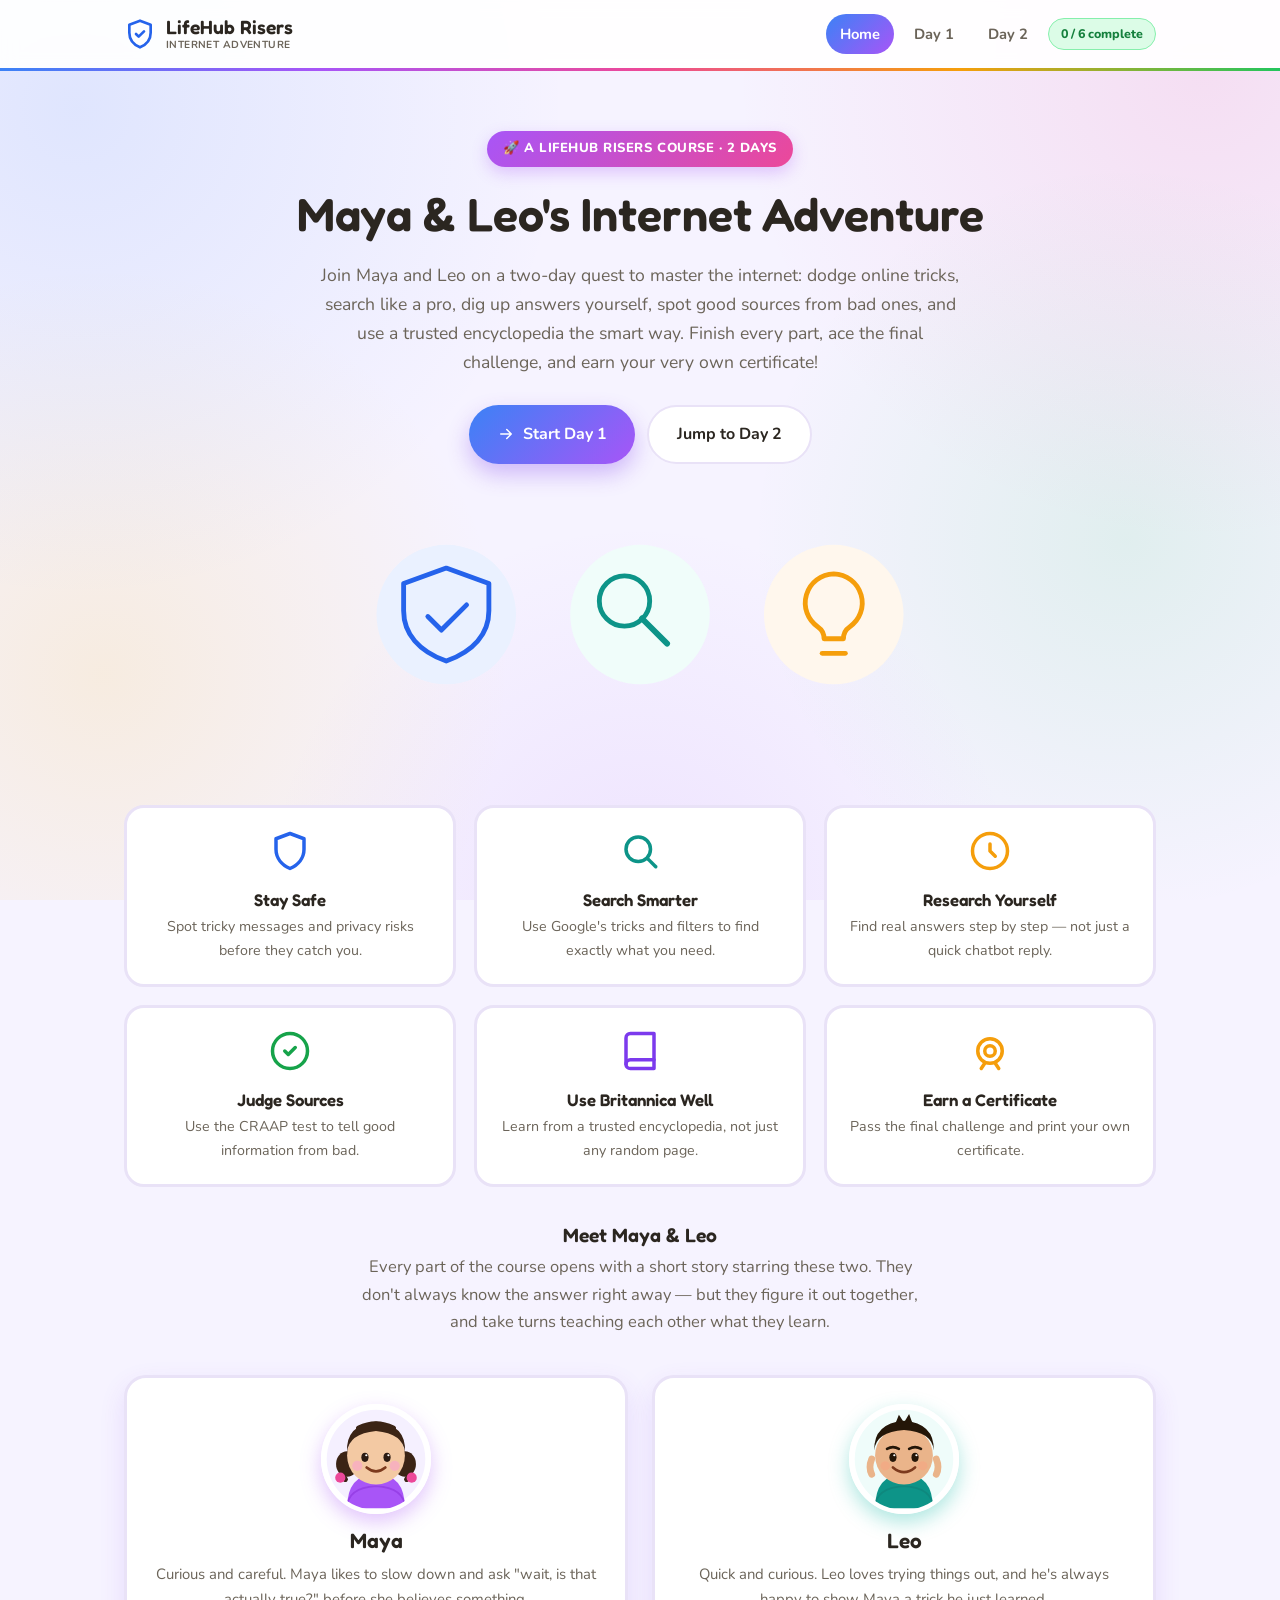
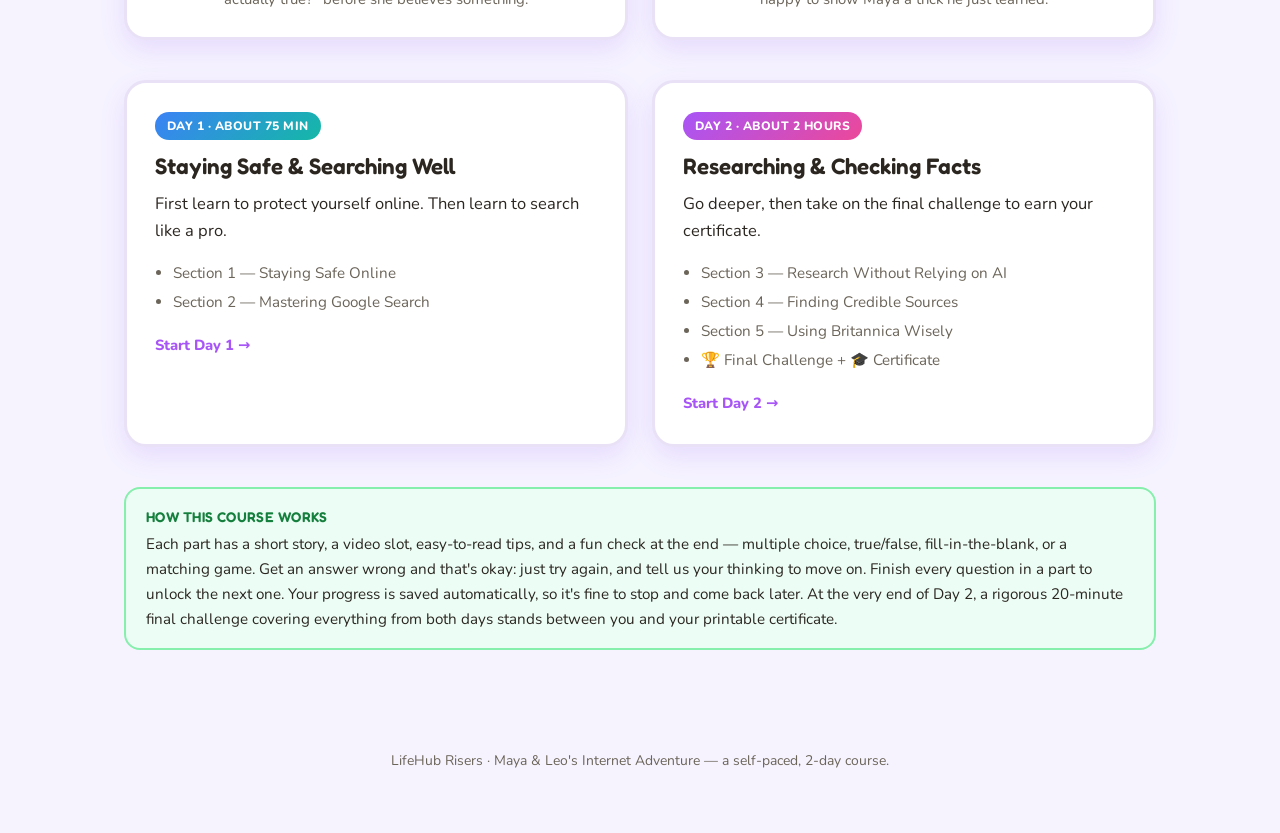
==== commit f139e76c: "Rename course, roughly double section content, add Final Challenge & certificate - Rename the course" ====
--- a/index.html
+++ b/index.html
@@ -3,7 +3,7 @@
 <head>
 <meta charset="UTF-8">
 <meta name="viewport" content="width=device-width, initial-scale=1.0">
-<title>LifeHub Risers | Smart &amp; Safe Online Course</title>
+<title>LifeHub Risers | Maya &amp; Leo's Internet Adventure</title>
 <link rel="stylesheet" href="css/styles.css">
 </head>
 <body>
@@ -12,22 +12,22 @@
   <div class="container">
     <a href="index.html" class="brand">
       <svg viewBox="0 0 24 24" fill="none" stroke="#2563eb" stroke-width="2" stroke-linecap="round" stroke-linejoin="round"><path d="M12 2 4 5v6c0 5 3.4 9 8 11 4.6-2 8-6 8-11V5l-8-3Z"/><path d="m9 12 2 2 4-4"/></svg>
-      <span class="brand-text">LifeHub Risers<small>Smart &amp; Safe Online</small></span>
+      <span class="brand-text">LifeHub Risers<small>Internet Adventure</small></span>
     </a>
     <nav class="main-nav">
       <a href="index.html" class="active">Home</a>
       <a href="day1.html">Day 1</a>
       <a href="day2.html">Day 2</a>
-      <span class="progress-pill" data-progress-pill>0 / 5 sections complete</span>
+      <span class="progress-pill" data-progress-pill>0 / 6 complete</span>
     </nav>
   </div>
 </header>
 
 <main>
   <section class="hero container">
-    <span class="eyebrow">A LifeHub Risers Course · 2 Days</span>
-    <h1>Smart &amp; Safe Online: Search, Research, and Check Your Facts</h1>
-    <p class="lead">Learn how to stay safe online, search like a pro, dig up answers yourself, tell good sources from bad ones, and use a trusted encyclopedia the smart way. Each part opens with a story starring Maya &amp; Leo, has pictures and videos, and ends with a fun check — about an hour a day.</p>
+    <span class="eyebrow">🚀 A LifeHub Risers Course · 2 Days</span>
+    <h1>Maya &amp; Leo's Internet Adventure</h1>
+    <p class="lead">Join Maya and Leo on a two-day quest to master the internet: dodge online tricks, search like a pro, dig up answers yourself, spot good sources from bad ones, and use a trusted encyclopedia the smart way. Finish every part, ace the final challenge, and earn your very own certificate!</p>
     <div class="btn-row">
       <a href="day1.html" class="btn btn-primary">
         <svg width="18" height="18" viewBox="0 0 24 24" fill="none" stroke="#fff" stroke-width="2" stroke-linecap="round" stroke-linejoin="round"><path d="M5 12h14M13 6l6 6-6 6"/></svg>
@@ -80,6 +80,11 @@
         <svg viewBox="0 0 24 24" fill="none" stroke="#7c3aed" stroke-width="2" stroke-linecap="round" stroke-linejoin="round"><path d="M4 19.5A2.5 2.5 0 0 1 6.5 17H20"/><path d="M6.5 2H20v20H6.5A2.5 2.5 0 0 1 4 19.5v-15A2.5 2.5 0 0 1 6.5 2Z"/></svg>
         <h4>Use Britannica Well</h4>
         <p>Learn from a trusted encyclopedia, not just any random page.</p>
+      </div>
+      <div class="mini-card">
+        <svg viewBox="0 0 24 24" fill="none" stroke="#f59e0b" stroke-width="2" stroke-linecap="round" stroke-linejoin="round"><path d="M12 15a3 3 0 1 0 0-6 3 3 0 0 0 0 6Z"/><path d="M19 12a7 7 0 1 1-14 0 7 7 0 0 1 14 0Z"/><path d="M9 19l-2 3M15 19l2 3"/></svg>
+        <h4>Earn a Certificate</h4>
+        <p>Pass the final challenge and print your own certificate.</p>
       </div>
     </div>
   </section>
@@ -148,7 +153,7 @@
   <section class="container">
     <div class="day-grid">
       <a href="day1.html" class="day-card d1">
-        <span class="tag">Day 1 · About 1 hour</span>
+        <span class="tag">Day 1 · About 75 min</span>
         <h3>Staying Safe &amp; Searching Well</h3>
         <p>First learn to protect yourself online. Then learn to search like a pro.</p>
         <ul>
@@ -158,13 +163,14 @@
         <div class="go">Start Day 1 →</div>
       </a>
       <a href="day2.html" class="day-card d2">
-        <span class="tag">Day 2 · About 1 hour</span>
+        <span class="tag">Day 2 · About 2 hours</span>
         <h3>Researching &amp; Checking Facts</h3>
-        <p>Go deeper: find answers yourself, judge what you find, and use Britannica wisely.</p>
+        <p>Go deeper, then take on the final challenge to earn your certificate.</p>
         <ul>
           <li>Section 3 — Research Without Relying on AI</li>
           <li>Section 4 — Finding Credible Sources</li>
           <li>Section 5 — Using Britannica Wisely</li>
+          <li>🏆 Final Challenge + 🎓 Certificate</li>
         </ul>
         <div class="go">Start Day 2 →</div>
       </a>
@@ -174,13 +180,13 @@
   <section class="container" style="margin-bottom:60px;">
     <div class="callout tip">
       <strong>How this course works</strong>
-      Each part has a short story, a video slot, easy-to-read tips, and a fun check at the end — multiple choice, true/false, fill-in-the-blank, or a matching game. Get an answer wrong and that's okay: just try again, and tell us your thinking to move on. Finish every question in a part to unlock the next one.
+      Each part has a short story, a video slot, easy-to-read tips, and a fun check at the end — multiple choice, true/false, fill-in-the-blank, or a matching game. Get an answer wrong and that's okay: just try again, and tell us your thinking to move on. Finish every question in a part to unlock the next one. Your progress is saved automatically, so it's fine to stop and come back later. At the very end of Day 2, a rigorous 20-minute final challenge covering everything from both days stands between you and your printable certificate.
     </div>
   </section>
 </main>
 
 <footer class="site-footer">
-  LifeHub Risers · Smart &amp; Safe Online — a self-paced, 2-day course.
+  LifeHub Risers · Maya &amp; Leo's Internet Adventure — a self-paced, 2-day course.
 </footer>
 
 <script src="js/app.js"></script>
--- a/css/styles.css
+++ b/css/styles.css
@@ -373,6 +373,57 @@
 .think-box[open] summary { margin-bottom: 8px; }
 .think-box .answer { font-size: .93rem; color: var(--ink); }
 
+/* Final assessment */
+.assessment-actions { display: flex; justify-content: center; margin-top: 10px; }
+.q-item.assess-missed { border-color: var(--red); background: #fef2f2; }
+.assessment-result:empty { display: none; }
+.assessment-score {
+  margin-top: 22px; text-align: center; border-radius: 20px; padding: 28px; border: 3px dashed;
+}
+.assessment-score.pass { background: #ecfdf5; border-color: var(--green); }
+.assessment-score.fail { background: #fff7ed; border-color: var(--amber); }
+.assessment-score-num { font-family: var(--font-head); font-weight: 600; font-size: 2rem; margin-bottom: 8px; }
+.assessment-score.pass .assessment-score-num { color: #166534; }
+.assessment-score.fail .assessment-score-num { color: #92400e; }
+.assessment-score-msg { font-size: 1rem; font-weight: 600; margin-bottom: 16px; color: var(--ink); }
+
+/* Certificate */
+.cert-form { text-align: center; margin: 12px 0 28px; }
+.cert-form label { display: block; font-weight: 700; margin-bottom: 8px; }
+.cert-form input {
+  width: 100%; max-width: 360px; padding: 12px 18px; border-radius: 999px; border: 2.5px solid var(--purple);
+  font-family: var(--font-body); font-size: 1.05rem; text-align: center; font-weight: 700;
+}
+.cert-form input:focus { outline: none; box-shadow: 0 0 0 4px rgba(168,85,247,.2); }
+
+.certificate {
+  position: relative; background: linear-gradient(180deg, #fffdf5 0%, #fff8e6 100%);
+  border: 10px solid #fbbf24; border-radius: 24px; padding: 48px 40px; text-align: center;
+  box-shadow: 0 16px 40px rgba(217,119,6,.2); max-width: 720px; margin: 0 auto;
+}
+.certificate::before {
+  content: ''; position: absolute; inset: 10px; border: 2px solid #f3c969; border-radius: 16px; pointer-events: none;
+}
+.certificate .cert-seal { width: 70px; margin: 0 auto 10px; }
+.certificate .cert-kicker { font-weight: 800; letter-spacing: .1em; text-transform: uppercase; color: var(--amber); font-size: .82rem; }
+.certificate h2 { font-size: 2rem; margin: 6px 0 18px; color: var(--ink); }
+.certificate .cert-for { font-size: .95rem; color: var(--ink-soft); }
+.certificate .cert-name { font-family: var(--font-head); font-weight: 600; font-size: 2.1rem; color: var(--purple); margin: 10px 0; border-bottom: 3px solid #f3c969; display: inline-block; padding: 0 16px 6px; min-width: 260px; }
+.certificate .cert-course { font-size: 1.05rem; margin: 14px 0 6px; }
+.certificate .cert-course strong { color: var(--blue-dark); }
+.certificate .cert-date { font-size: .88rem; color: var(--ink-soft); margin-top: 18px; }
+.certificate .cert-chars { display: flex; justify-content: center; gap: 18px; margin-top: 20px; }
+.certificate .cert-chars .story-chip-avatar { width: 54px; height: 54px; border: 3px solid #f3c969; }
+.certificate .cert-signature { margin-top: 22px; font-family: var(--font-head); font-size: 1rem; color: var(--ink-soft); }
+
+.cert-actions { display: flex; justify-content: center; margin: 22px 0 6px; }
+
+@media print {
+  body * { visibility: hidden; }
+  #cert-print-area, #cert-print-area * { visibility: visible; }
+  #cert-print-area { position: absolute; top: 0; left: 0; width: 100%; padding: 40px 0; background: #fff; }
+}
+
 /* Video placeholder */
 .video-slot { position: relative; border-radius: 20px; overflow: hidden; margin: 18px 0; aspect-ratio: 16/9; display: flex; align-items: center; justify-content: center; flex-direction: column; gap: 10px; color: #fff; text-align: center; padding: 20px; }
 .video-slot .play-btn { width: 62px; height: 62px; border-radius: 50%; background: rgba(255,255,255,.25); border: 3px solid #fff; display: flex; align-items: center; justify-content: center; transition: transform .15s; }
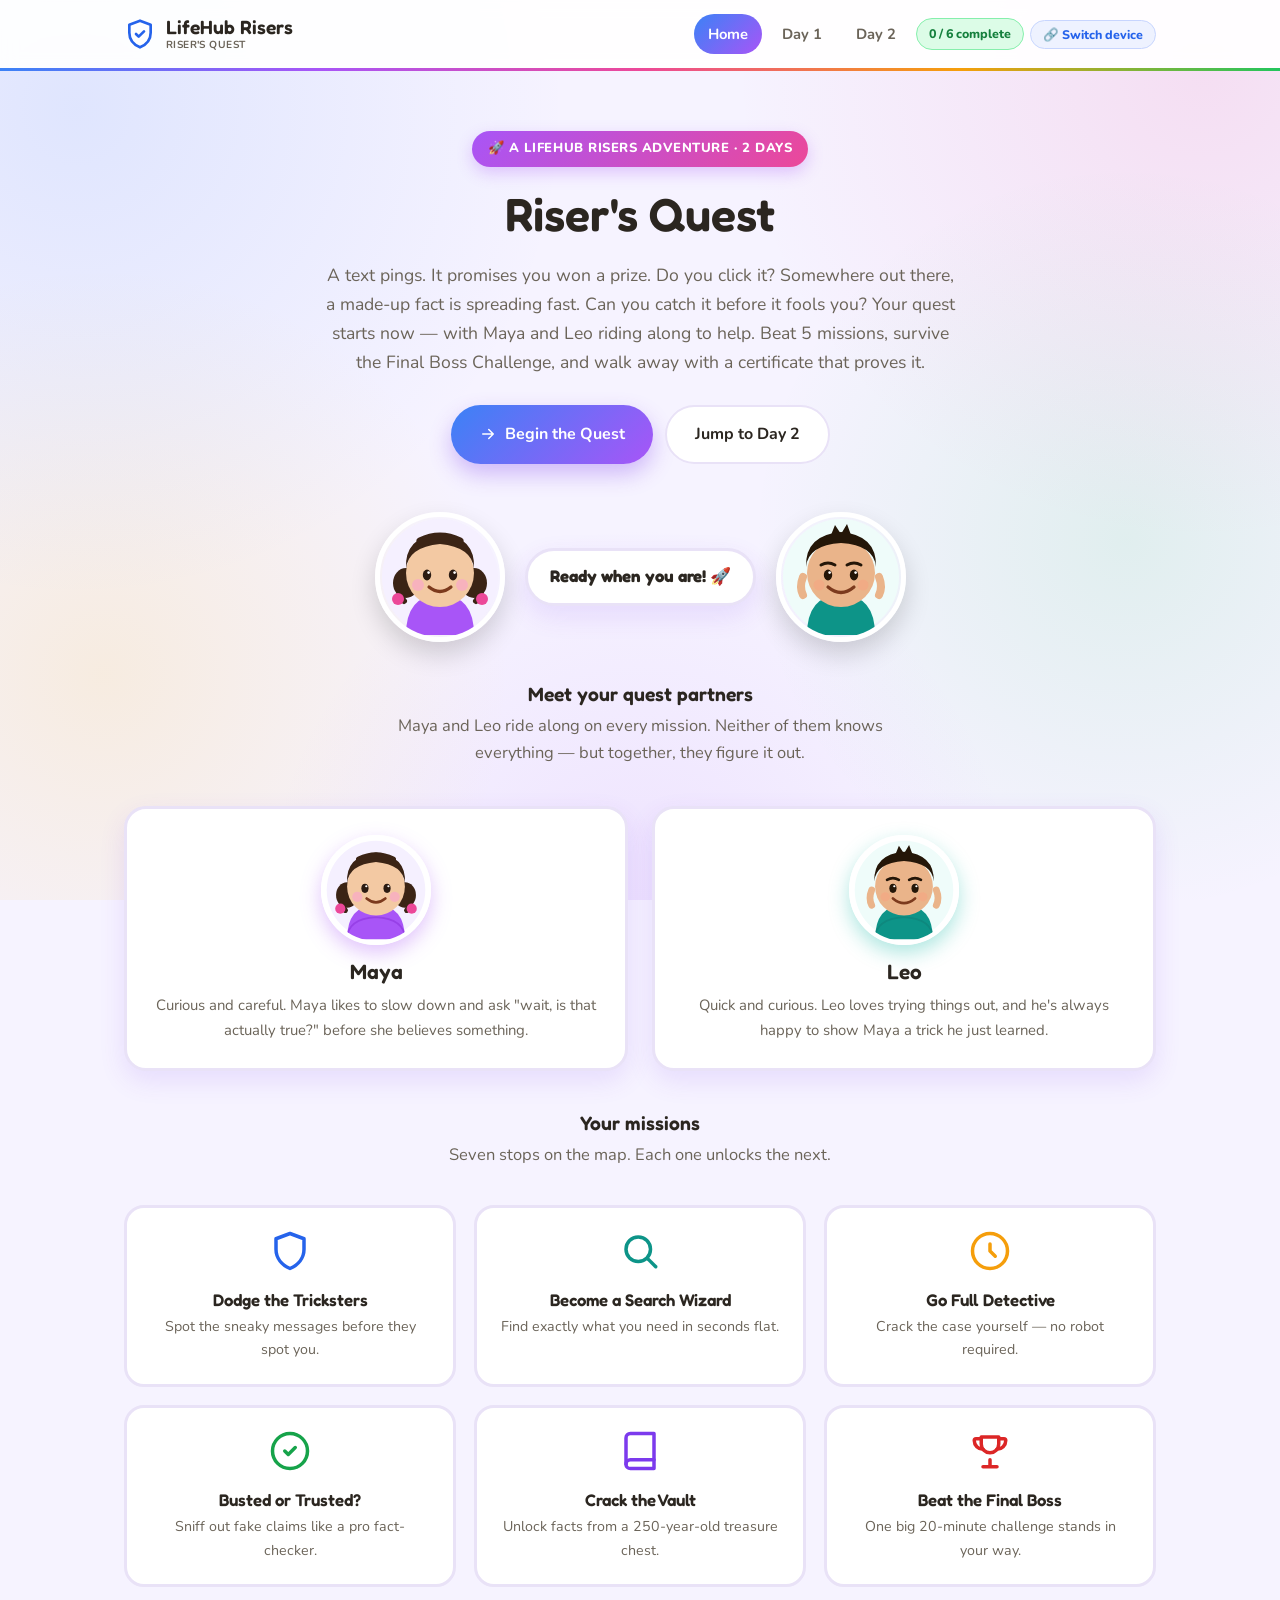
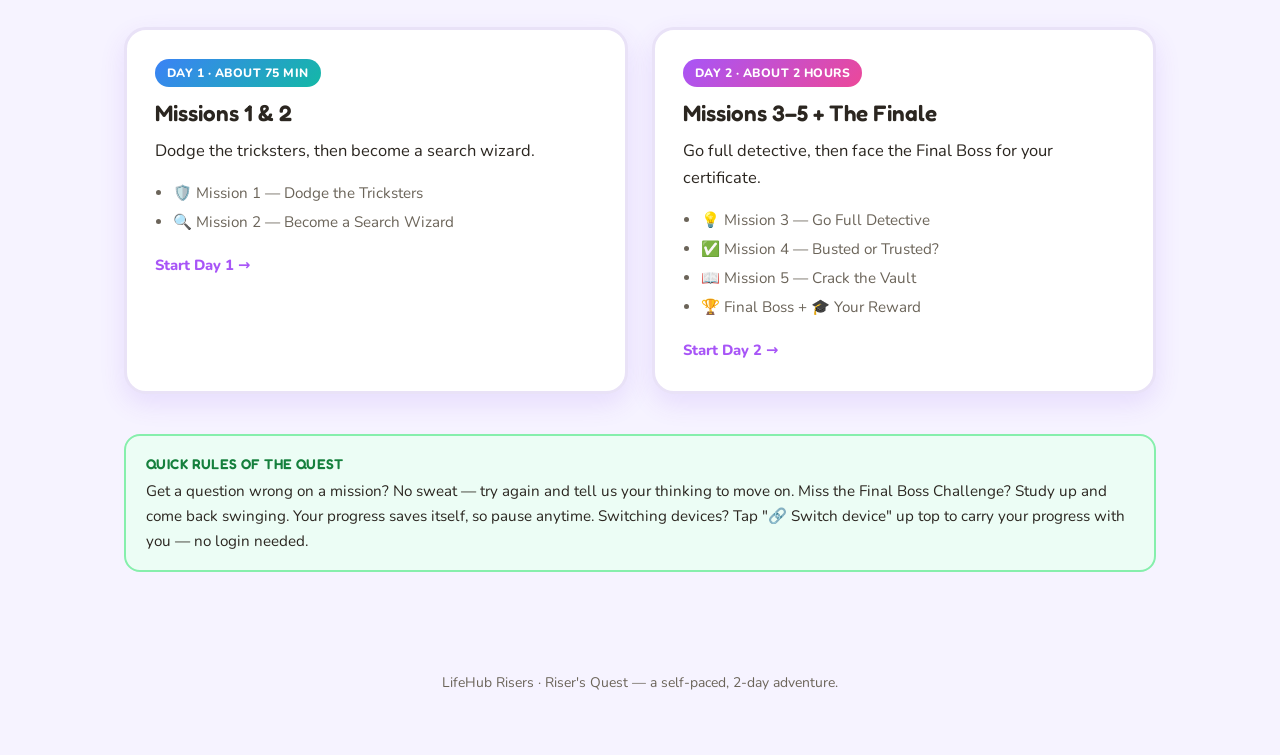
==== commit 4aa76884: "Rename to Riser's Quest, add cross-device sync, animate video slots - Rename the course to "Riser's " ====
--- a/index.html
+++ b/index.html
@@ -3,7 +3,7 @@
 <head>
 <meta charset="UTF-8">
 <meta name="viewport" content="width=device-width, initial-scale=1.0">
-<title>LifeHub Risers | Maya &amp; Leo's Internet Adventure</title>
+<title>LifeHub Risers | Riser's Quest</title>
 <link rel="stylesheet" href="css/styles.css">
 </head>
 <body>
@@ -12,7 +12,7 @@
   <div class="container">
     <a href="index.html" class="brand">
       <svg viewBox="0 0 24 24" fill="none" stroke="#2563eb" stroke-width="2" stroke-linecap="round" stroke-linejoin="round"><path d="M12 2 4 5v6c0 5 3.4 9 8 11 4.6-2 8-6 8-11V5l-8-3Z"/><path d="m9 12 2 2 4-4"/></svg>
-      <span class="brand-text">LifeHub Risers<small>Internet Adventure</small></span>
+      <span class="brand-text">LifeHub Risers<small>Riser's Quest</small></span>
     </a>
     <nav class="main-nav">
       <a href="index.html" class="active">Home</a>
@@ -25,73 +25,69 @@
 
 <main>
   <section class="hero container">
-    <span class="eyebrow">🚀 A LifeHub Risers Course · 2 Days</span>
-    <h1>Maya &amp; Leo's Internet Adventure</h1>
-    <p class="lead">Join Maya and Leo on a two-day quest to master the internet: dodge online tricks, search like a pro, dig up answers yourself, spot good sources from bad ones, and use a trusted encyclopedia the smart way. Finish every part, ace the final challenge, and earn your very own certificate!</p>
+    <span class="eyebrow">🚀 A LifeHub Risers Adventure · 2 Days</span>
+    <h1>Riser's Quest</h1>
+    <p class="lead">A text pings. It promises you won a prize. Do you click it? Somewhere out there, a made-up fact is spreading fast. Can you catch it before it fools you? Your quest starts now — with Maya and Leo riding along to help. Beat 5 missions, survive the Final Boss Challenge, and walk away with a certificate that proves it.</p>
     <div class="btn-row">
       <a href="day1.html" class="btn btn-primary">
         <svg width="18" height="18" viewBox="0 0 24 24" fill="none" stroke="#fff" stroke-width="2" stroke-linecap="round" stroke-linejoin="round"><path d="M5 12h14M13 6l6 6-6 6"/></svg>
-        Start Day 1
+        Begin the Quest
       </a>
       <a href="day2.html" class="btn btn-ghost">Jump to Day 2</a>
     </div>
 
-    <div class="hero-art" style="margin-top:44px;">
-      <svg viewBox="0 0 640 220" xmlns="http://www.w3.org/2000/svg">
-        <rect x="0" y="0" width="640" height="220" fill="none"/>
-        <circle cx="120" cy="110" r="72" fill="#eaf1ff"/>
-        <path d="M120 62 76 78v28c0 24 16 42 44 52 28-10 44-28 44-52V78l-44-16Z" fill="none" stroke="#2563eb" stroke-width="5" stroke-linejoin="round"/>
-        <path d="m101 112 14 14 26-26" fill="none" stroke="#2563eb" stroke-width="5" stroke-linecap="round" stroke-linejoin="round"/>
-
-        <circle cx="320" cy="110" r="72" fill="#f0fdfa"/>
-        <circle cx="304" cy="96" r="26" fill="none" stroke="#0d9488" stroke-width="5"/>
-        <line x1="322" y1="114" x2="348" y2="140" stroke="#0d9488" stroke-width="6" stroke-linecap="round"/>
-
-        <circle cx="520" cy="110" r="72" fill="#fff7ed"/>
-        <path d="M520 68a30 30 0 0 1 16 55c-3 2-6 6-6 12h-20c0-6-3-10-6-12a30 30 0 0 1 16-55Z" fill="none" stroke="#f59e0b" stroke-width="5" stroke-linejoin="round"/>
-        <line x1="508" y1="150" x2="532" y2="150" stroke="#f59e0b" stroke-width="5" stroke-linecap="round"/>
-      </svg>
+    <div class="hero-chars">
+      <div class="hero-char-portrait maya">
+        <svg viewBox="0 0 120 120" xmlns="http://www.w3.org/2000/svg" role="img" aria-label="Maya">
+          <circle cx="60" cy="60" r="58" fill="#f5f0ff"/>
+          <path d="M26 118 Q26 78 60 78 Q94 78 94 118 Z" fill="#a855f7"/>
+          <rect x="50" y="66" width="20" height="20" rx="6" fill="#f3c9a3"/>
+          <ellipse cx="26" cy="66" rx="13" ry="15" fill="#3b2415"/>
+          <ellipse cx="94" cy="66" rx="13" ry="15" fill="#3b2415"/>
+          <path d="M20 60 Q16 76 24 84" fill="none" stroke="#3b2415" stroke-width="6" stroke-linecap="round"/>
+          <path d="M100 60 Q104 76 96 84" fill="none" stroke="#3b2415" stroke-width="6" stroke-linecap="round"/>
+          <circle cx="18" cy="82" r="6" fill="#ec4899"/>
+          <circle cx="102" cy="82" r="6" fill="#ec4899"/>
+          <circle cx="60" cy="56" r="34" fill="#f3c9a3"/>
+          <path d="M26 52 Q24 20 60 16 Q96 20 94 52 Q92 30 60 27 Q28 30 26 52 Z" fill="#3b2415"/>
+          <path d="M40 24 Q60 14 80 24" fill="none" stroke="#3b2415" stroke-width="7" stroke-linecap="round"/>
+          <ellipse cx="47" cy="58" rx="4.2" ry="5.4" fill="#2b1b12"/>
+          <ellipse cx="73" cy="58" rx="4.2" ry="5.4" fill="#2b1b12"/>
+          <circle cx="48.6" cy="55.6" r="1.3" fill="#fff"/>
+          <circle cx="74.6" cy="55.6" r="1.3" fill="#fff"/>
+          <circle cx="38" cy="68" r="6" fill="#f9a8c9" opacity=".7"/>
+          <circle cx="82" cy="68" r="6" fill="#f9a8c9" opacity=".7"/>
+          <path d="M49 70 Q60 79 71 70" fill="none" stroke="#7c3a1d" stroke-width="3.2" stroke-linecap="round"/>
+        </svg>
+      </div>
+      <div class="hero-speech">Ready when you are! 🚀</div>
+      <div class="hero-char-portrait leo">
+        <svg viewBox="0 0 120 120" xmlns="http://www.w3.org/2000/svg" role="img" aria-label="Leo">
+          <circle cx="60" cy="60" r="58" fill="#effcfa"/>
+          <path d="M26 118 Q26 78 60 78 Q94 78 94 118 Z" fill="#0d9488"/>
+          <rect x="50" y="66" width="20" height="20" rx="6" fill="#eab48a"/>
+          <path d="M22 60 Q18 70 22 78" fill="none" stroke="#eab48a" stroke-width="8" stroke-linecap="round"/>
+          <path d="M98 60 Q102 70 98 78" fill="none" stroke="#eab48a" stroke-width="8" stroke-linecap="round"/>
+          <circle cx="60" cy="56" r="34" fill="#eab48a"/>
+          <path d="M25 50 Q24 18 60 15 Q96 18 95 50 Q93 28 60 26 Q27 28 25 50 Z" fill="#241608"/>
+          <path d="M50 18 L54 8 L60 17 L66 7 L70 18" fill="#241608"/>
+          <ellipse cx="47" cy="58" rx="4.2" ry="5.4" fill="#241608"/>
+          <ellipse cx="73" cy="58" rx="4.2" ry="5.4" fill="#241608"/>
+          <circle cx="48.6" cy="55.6" r="1.3" fill="#fff"/>
+          <circle cx="74.6" cy="55.6" r="1.3" fill="#fff"/>
+          <path d="M40 48 Q47 44 54 48" fill="none" stroke="#241608" stroke-width="3" stroke-linecap="round"/>
+          <path d="M66 48 Q73 44 80 48" fill="none" stroke="#241608" stroke-width="3" stroke-linecap="round"/>
+          <circle cx="38" cy="68" r="5.5" fill="#f7a583" opacity=".6"/>
+          <circle cx="82" cy="68" r="5.5" fill="#f7a583" opacity=".6"/>
+          <path d="M47 70 Q60 81 73 70" fill="none" stroke="#7c3a1d" stroke-width="3.2" stroke-linecap="round"/>
+        </svg>
+      </div>
     </div>
   </section>
 
   <section class="container">
-    <div class="mini-grid">
-      <div class="mini-card">
-        <svg viewBox="0 0 24 24" fill="none" stroke="#2563eb" stroke-width="2" stroke-linecap="round" stroke-linejoin="round"><path d="M12 2 4 5v6c0 5 3.4 9 8 11 4.6-2 8-6 8-11V5l-8-3Z"/></svg>
-        <h4>Stay Safe</h4>
-        <p>Spot tricky messages and privacy risks before they catch you.</p>
-      </div>
-      <div class="mini-card">
-        <svg viewBox="0 0 24 24" fill="none" stroke="#0d9488" stroke-width="2" stroke-linecap="round" stroke-linejoin="round"><circle cx="11" cy="11" r="7"/><line x1="21" y1="21" x2="16.65" y2="16.65"/></svg>
-        <h4>Search Smarter</h4>
-        <p>Use Google's tricks and filters to find exactly what you need.</p>
-      </div>
-      <div class="mini-card">
-        <svg viewBox="0 0 24 24" fill="none" stroke="#f59e0b" stroke-width="2" stroke-linecap="round" stroke-linejoin="round"><circle cx="12" cy="12" r="10"/><path d="M12 8v4l3 3"/></svg>
-        <h4>Research Yourself</h4>
-        <p>Find real answers step by step — not just a quick chatbot reply.</p>
-      </div>
-      <div class="mini-card">
-        <svg viewBox="0 0 24 24" fill="none" stroke="#16a34a" stroke-width="2" stroke-linecap="round" stroke-linejoin="round"><path d="m9 12 2 2 4-4"/><circle cx="12" cy="12" r="10"/></svg>
-        <h4>Judge Sources</h4>
-        <p>Use the CRAAP test to tell good information from bad.</p>
-      </div>
-      <div class="mini-card">
-        <svg viewBox="0 0 24 24" fill="none" stroke="#7c3aed" stroke-width="2" stroke-linecap="round" stroke-linejoin="round"><path d="M4 19.5A2.5 2.5 0 0 1 6.5 17H20"/><path d="M6.5 2H20v20H6.5A2.5 2.5 0 0 1 4 19.5v-15A2.5 2.5 0 0 1 6.5 2Z"/></svg>
-        <h4>Use Britannica Well</h4>
-        <p>Learn from a trusted encyclopedia, not just any random page.</p>
-      </div>
-      <div class="mini-card">
-        <svg viewBox="0 0 24 24" fill="none" stroke="#f59e0b" stroke-width="2" stroke-linecap="round" stroke-linejoin="round"><path d="M12 15a3 3 0 1 0 0-6 3 3 0 0 0 0 6Z"/><path d="M19 12a7 7 0 1 1-14 0 7 7 0 0 1 14 0Z"/><path d="M9 19l-2 3M15 19l2 3"/></svg>
-        <h4>Earn a Certificate</h4>
-        <p>Pass the final challenge and print your own certificate.</p>
-      </div>
-    </div>
-  </section>
-
-  <section class="container">
-    <h3 style="text-align:center; margin-bottom:6px;">Meet Maya &amp; Leo</h3>
-    <p style="text-align:center; color:var(--ink-soft); max-width:560px; margin:0 auto 24px;">Every part of the course opens with a short story starring these two. They don't always know the answer right away — but they figure it out together, and take turns teaching each other what they learn.</p>
+    <h3 style="text-align:center; margin-bottom:6px;">Meet your quest partners</h3>
+    <p style="text-align:center; color:var(--ink-soft); max-width:560px; margin:0 auto 24px;">Maya and Leo ride along on every mission. Neither of them knows everything — but together, they figure it out.</p>
     <div class="day-grid">
       <div class="char-card maya">
         <div class="char-portrait">
@@ -151,26 +147,63 @@
   </section>
 
   <section class="container">
+    <h3 style="text-align:center; margin-bottom:6px;">Your missions</h3>
+    <p style="text-align:center; color:var(--ink-soft); max-width:560px; margin:0 auto 24px;">Seven stops on the map. Each one unlocks the next.</p>
+    <div class="mini-grid">
+      <div class="mini-card">
+        <svg viewBox="0 0 24 24" fill="none" stroke="#2563eb" stroke-width="2" stroke-linecap="round" stroke-linejoin="round"><path d="M12 2 4 5v6c0 5 3.4 9 8 11 4.6-2 8-6 8-11V5l-8-3Z"/></svg>
+        <h4>Dodge the Tricksters</h4>
+        <p>Spot the sneaky messages before they spot you.</p>
+      </div>
+      <div class="mini-card">
+        <svg viewBox="0 0 24 24" fill="none" stroke="#0d9488" stroke-width="2" stroke-linecap="round" stroke-linejoin="round"><circle cx="11" cy="11" r="7"/><line x1="21" y1="21" x2="16.65" y2="16.65"/></svg>
+        <h4>Become a Search Wizard</h4>
+        <p>Find exactly what you need in seconds flat.</p>
+      </div>
+      <div class="mini-card">
+        <svg viewBox="0 0 24 24" fill="none" stroke="#f59e0b" stroke-width="2" stroke-linecap="round" stroke-linejoin="round"><circle cx="12" cy="12" r="10"/><path d="M12 8v4l3 3"/></svg>
+        <h4>Go Full Detective</h4>
+        <p>Crack the case yourself — no robot required.</p>
+      </div>
+      <div class="mini-card">
+        <svg viewBox="0 0 24 24" fill="none" stroke="#16a34a" stroke-width="2" stroke-linecap="round" stroke-linejoin="round"><path d="m9 12 2 2 4-4"/><circle cx="12" cy="12" r="10"/></svg>
+        <h4>Busted or Trusted?</h4>
+        <p>Sniff out fake claims like a pro fact-checker.</p>
+      </div>
+      <div class="mini-card">
+        <svg viewBox="0 0 24 24" fill="none" stroke="#7c3aed" stroke-width="2" stroke-linecap="round" stroke-linejoin="round"><path d="M4 19.5A2.5 2.5 0 0 1 6.5 17H20"/><path d="M6.5 2H20v20H6.5A2.5 2.5 0 0 1 4 19.5v-15A2.5 2.5 0 0 1 6.5 2Z"/></svg>
+        <h4>Crack the Vault</h4>
+        <p>Unlock facts from a 250-year-old treasure chest.</p>
+      </div>
+      <div class="mini-card">
+        <svg viewBox="0 0 24 24" fill="none" stroke="#dc2626" stroke-width="2" stroke-linecap="round" stroke-linejoin="round"><path d="M8 21h8M12 17v4"/><path d="M7 4h10v4a5 5 0 0 1-10 0V4Z"/><path d="M7 5H4a1 1 0 0 0-1 1 5 5 0 0 0 5 5M17 5h3a1 1 0 0 1 1 1 5 5 0 0 1-5 5"/></svg>
+        <h4>Beat the Final Boss</h4>
+        <p>One big 20-minute challenge stands in your way.</p>
+      </div>
+    </div>
+  </section>
+
+  <section class="container">
     <div class="day-grid">
       <a href="day1.html" class="day-card d1">
         <span class="tag">Day 1 · About 75 min</span>
-        <h3>Staying Safe &amp; Searching Well</h3>
-        <p>First learn to protect yourself online. Then learn to search like a pro.</p>
+        <h3>Missions 1 &amp; 2</h3>
+        <p>Dodge the tricksters, then become a search wizard.</p>
         <ul>
-          <li>Section 1 — Staying Safe Online</li>
-          <li>Section 2 — Mastering Google Search</li>
+          <li>🛡️ Mission 1 — Dodge the Tricksters</li>
+          <li>🔍 Mission 2 — Become a Search Wizard</li>
         </ul>
         <div class="go">Start Day 1 →</div>
       </a>
       <a href="day2.html" class="day-card d2">
         <span class="tag">Day 2 · About 2 hours</span>
-        <h3>Researching &amp; Checking Facts</h3>
-        <p>Go deeper, then take on the final challenge to earn your certificate.</p>
+        <h3>Missions 3–5 + The Finale</h3>
+        <p>Go full detective, then face the Final Boss for your certificate.</p>
         <ul>
-          <li>Section 3 — Research Without Relying on AI</li>
-          <li>Section 4 — Finding Credible Sources</li>
-          <li>Section 5 — Using Britannica Wisely</li>
-          <li>🏆 Final Challenge + 🎓 Certificate</li>
+          <li>💡 Mission 3 — Go Full Detective</li>
+          <li>✅ Mission 4 — Busted or Trusted?</li>
+          <li>📖 Mission 5 — Crack the Vault</li>
+          <li>🏆 Final Boss + 🎓 Your Reward</li>
         </ul>
         <div class="go">Start Day 2 →</div>
       </a>
@@ -179,14 +212,14 @@
 
   <section class="container" style="margin-bottom:60px;">
     <div class="callout tip">
-      <strong>How this course works</strong>
-      Each part has a short story, a video slot, easy-to-read tips, and a fun check at the end — multiple choice, true/false, fill-in-the-blank, or a matching game. Get an answer wrong and that's okay: just try again, and tell us your thinking to move on. Finish every question in a part to unlock the next one. Your progress is saved automatically, so it's fine to stop and come back later. At the very end of Day 2, a rigorous 20-minute final challenge covering everything from both days stands between you and your printable certificate.
+      <strong>Quick rules of the quest</strong>
+      Get a question wrong on a mission? No sweat — try again and tell us your thinking to move on. Miss the Final Boss Challenge? Study up and come back swinging. Your progress saves itself, so pause anytime. Switching devices? Tap "🔗 Switch device" up top to carry your progress with you — no login needed.
     </div>
   </section>
 </main>
 
 <footer class="site-footer">
-  LifeHub Risers · Maya &amp; Leo's Internet Adventure — a self-paced, 2-day course.
+  LifeHub Risers · Riser's Quest — a self-paced, 2-day adventure.
 </footer>
 
 <script src="js/app.js"></script>
--- a/css/styles.css
+++ b/css/styles.css
@@ -73,6 +73,26 @@
   border: 1.5px solid #86efac; padding: 5px 12px; border-radius: 999px;
 }
 
+.sync-btn {
+  font-size: .78rem; font-weight: 800; color: var(--blue-dark); background: #eef2ff;
+  border: 1.5px solid #c7d5fe; padding: 5px 12px; border-radius: 999px; cursor: pointer; font-family: var(--font-body);
+}
+.sync-btn:hover { background: #e0e7ff; }
+.sync-panel {
+  display: none; position: fixed; top: 74px; right: 20px; z-index: 100; width: 320px; max-width: calc(100vw - 40px);
+  background: #fff; border: 3px solid var(--border); border-radius: 20px; padding: 18px; box-shadow: 0 16px 34px rgba(0,0,0,.18);
+}
+.sync-panel.show { display: block; animation: pop .2s ease; }
+.sync-panel-title { font-family: var(--font-head); font-weight: 600; font-size: 1rem; margin-bottom: 6px; }
+.sync-panel p { font-size: .83rem; color: var(--ink-soft); margin: 0 0 12px; }
+.sync-panel label { display: block; font-size: .76rem; font-weight: 700; color: var(--ink-soft); margin-bottom: 4px; text-transform: uppercase; letter-spacing: .03em; }
+.sync-row { display: flex; gap: 6px; margin-bottom: 14px; }
+.sync-row input {
+  flex: 1; min-width: 0; padding: 8px 10px; border-radius: 10px; border: 2px solid var(--border); font-size: .82rem; font-family: var(--font-body);
+}
+.sync-row .btn { padding: 8px 14px; font-size: .8rem; flex: none; }
+.sync-msg { font-size: .82rem; font-weight: 700; color: var(--purple); min-height: 1.2em; }
+
 /* Hero */
 .hero { padding: 60px 0 40px; text-align: center; }
 .hero .eyebrow {
@@ -83,6 +103,15 @@
 .hero h1 { font-size: clamp(2rem, 4vw, 2.9rem); max-width: 780px; margin: 0 auto .4em; color: var(--ink); }
 .hero p.lead { max-width: 640px; margin: 0 auto 28px; color: var(--ink-soft); font-size: 1.1rem; }
 .hero-art { max-width: 620px; margin: 0 auto; }
+
+.hero-chars { display: flex; align-items: center; justify-content: center; gap: 20px; margin-top: 48px; flex-wrap: wrap; }
+.hero-char-portrait { width: 130px; height: 130px; border-radius: 50%; overflow: hidden; border: 5px solid #fff; box-shadow: 0 12px 26px rgba(0,0,0,.16); animation: msBob 3s ease-in-out infinite; }
+.hero-char-portrait.leo { animation-delay: .4s; }
+.hero-char-portrait svg { width: 100%; height: 100%; display: block; }
+.hero-speech {
+  background: #fff; border: 3px solid var(--border); border-radius: 999px; padding: 12px 22px; font-weight: 700;
+  font-family: var(--font-head); box-shadow: var(--shadow); font-size: 1.05rem;
+}
 
 .btn {
   display: inline-flex; align-items: center; gap: 8px; text-decoration: none; font-weight: 700;
@@ -424,10 +453,30 @@
   #cert-print-area { position: absolute; top: 0; left: 0; width: 100%; padding: 40px 0; background: #fff; }
 }
 
-/* Video placeholder */
-.video-slot { position: relative; border-radius: 20px; overflow: hidden; margin: 18px 0; aspect-ratio: 16/9; display: flex; align-items: center; justify-content: center; flex-direction: column; gap: 10px; color: #fff; text-align: center; padding: 20px; }
-.video-slot .play-btn { width: 62px; height: 62px; border-radius: 50%; background: rgba(255,255,255,.25); border: 3px solid #fff; display: flex; align-items: center; justify-content: center; transition: transform .15s; }
-.video-slot:hover .play-btn { transform: scale(1.08); }
-.video-slot .play-btn svg { width: 22px; height: 22px; fill: #fff; margin-left: 3px; }
-.video-slot .video-caption { font-weight: 700; font-size: .96rem; }
-.video-slot .video-note { font-size: .78rem; opacity: .85; }
+/* Animated mini-scene (stands in for video) */
+.mini-scene {
+  position: relative; border-radius: 24px; overflow: hidden; margin: 18px 0; min-height: 220px;
+  display: flex; align-items: center; justify-content: center; flex-direction: column; gap: 14px;
+  color: #fff; text-align: center; padding: 28px 20px;
+}
+.mini-scene .scene-stage { width: 130px; height: 130px; position: relative; }
+.mini-scene .scene-caption { font-weight: 700; font-size: 1.05rem; }
+.mini-scene .scene-note { font-size: .82rem; opacity: .9; max-width: 360px; }
+
+@keyframes msPulse { 0%, 100% { transform: scale(1); } 50% { transform: scale(1.08); } }
+@keyframes msBob { 0%, 100% { transform: translateY(0) rotate(0deg); } 50% { transform: translateY(-8px) rotate(-4deg); } }
+@keyframes msSlide { 0% { transform: translateX(-30px); opacity: 0; } 15% { opacity: 1; } 85% { opacity: 1; } 100% { transform: translateX(30px); opacity: 0; } }
+@keyframes msFlicker { 0%, 19%, 21%, 100% { opacity: 1; } 20% { opacity: .4; } }
+@keyframes msSpin { from { transform: rotate(-8deg); } to { transform: rotate(8deg); } }
+@keyframes msPop { 0%, 100% { transform: scale(0) rotate(-15deg); opacity: 0; } 50% { transform: scale(1.15) rotate(0deg); opacity: 1; } 65% { transform: scale(1) rotate(0deg); opacity: 1; } }
+@keyframes msTwinkle { 0%, 100% { opacity: .2; transform: scale(.7); } 50% { opacity: 1; transform: scale(1.1); } }
+@keyframes msOpen { 0%, 100% { transform: rotateY(0deg); } 50% { transform: rotateY(-18deg); } }
+
+.scene-shield { animation: msPulse 1.8s ease-in-out infinite; transform-origin: center; }
+.scene-hook { animation: msSlide 2.6s ease-in-out infinite; }
+.scene-glass { animation: msBob 2.2s ease-in-out infinite; transform-origin: 30% 30%; }
+.scene-bulb { animation: msFlicker 3s ease-in-out infinite; }
+.scene-pages { animation: msSpin 2s ease-in-out infinite alternate; transform-origin: bottom center; }
+.scene-stamp { animation: msPop 2.4s ease-in-out infinite; transform-origin: center; }
+.scene-star { animation: msTwinkle 1.6s ease-in-out infinite; }
+.scene-book { animation: msOpen 2.8s ease-in-out infinite; transform-origin: left center; }
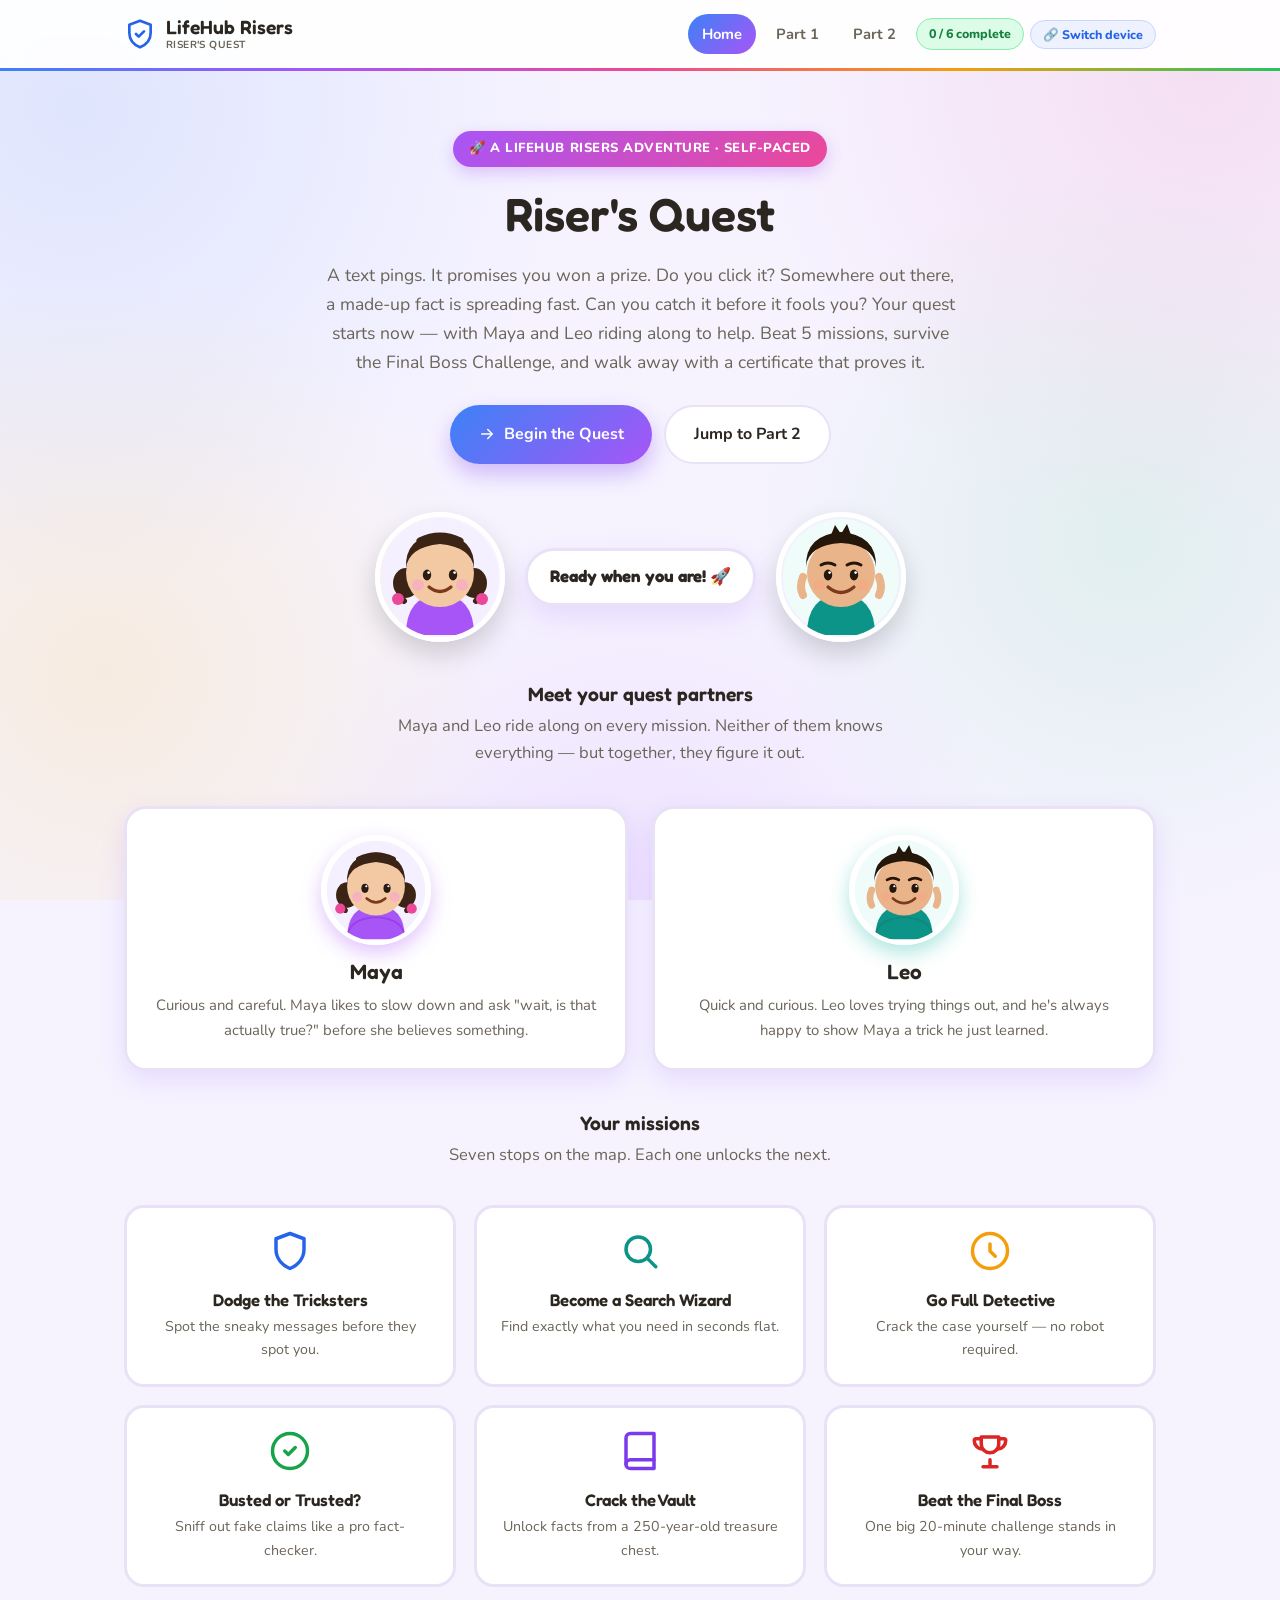
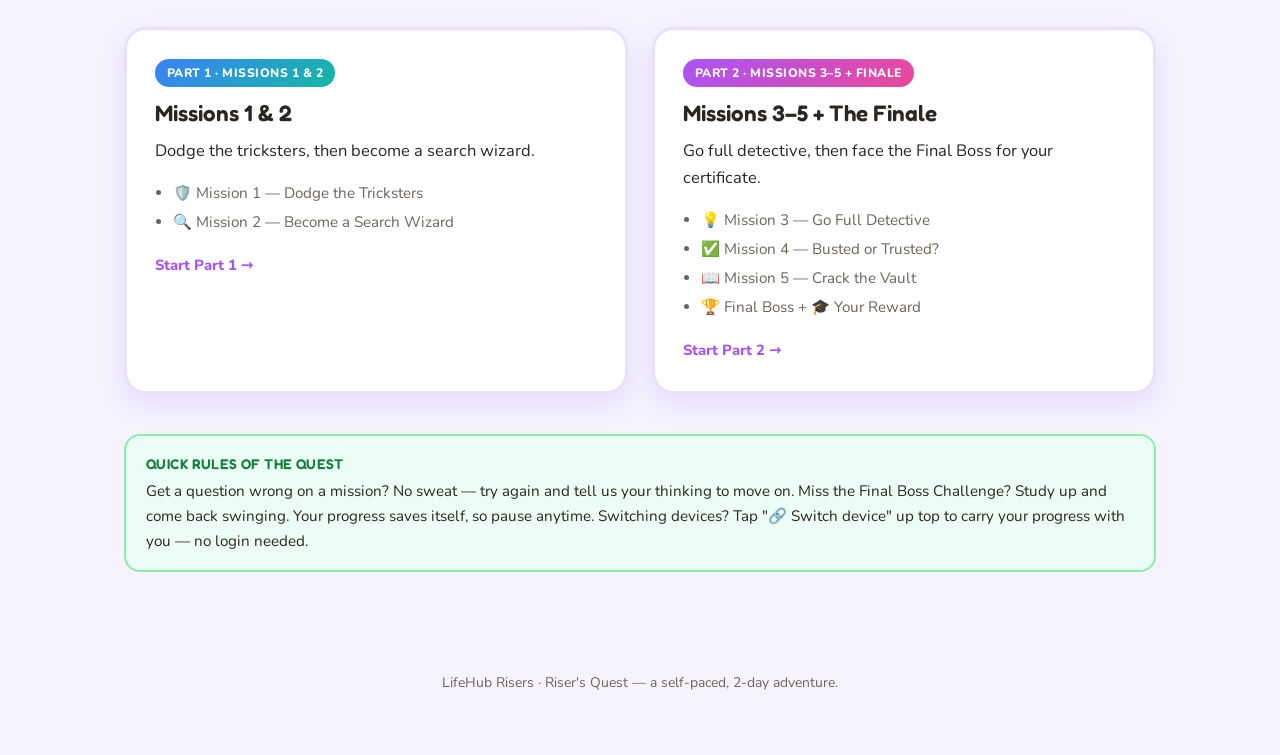
==== commit 945e607a: "Fix cert print bug, write real Final Boss questions, go self-paced - Write 20 brand-new Final Boss q" ====
--- a/index.html
+++ b/index.html
@@ -4,6 +4,9 @@
 <meta charset="UTF-8">
 <meta name="viewport" content="width=device-width, initial-scale=1.0">
 <title>LifeHub Risers | Riser's Quest</title>
+<link rel="preconnect" href="https://fonts.googleapis.com">
+<link rel="preconnect" href="https://fonts.gstatic.com" crossorigin>
+<link href="https://fonts.googleapis.com/css2?family=Fredoka:wght@500;600;700&family=Nunito:wght@400;600;700;800&display=swap" rel="stylesheet">
 <link rel="stylesheet" href="css/styles.css">
 </head>
 <body>
@@ -16,8 +19,8 @@
     </a>
     <nav class="main-nav">
       <a href="index.html" class="active">Home</a>
-      <a href="day1.html">Day 1</a>
-      <a href="day2.html">Day 2</a>
+      <a href="day1.html">Part 1</a>
+      <a href="day2.html">Part 2</a>
       <span class="progress-pill" data-progress-pill>0 / 6 complete</span>
     </nav>
   </div>
@@ -25,7 +28,7 @@
 
 <main>
   <section class="hero container">
-    <span class="eyebrow">🚀 A LifeHub Risers Adventure · 2 Days</span>
+    <span class="eyebrow">🚀 A LifeHub Risers Adventure · Self-Paced</span>
     <h1>Riser's Quest</h1>
     <p class="lead">A text pings. It promises you won a prize. Do you click it? Somewhere out there, a made-up fact is spreading fast. Can you catch it before it fools you? Your quest starts now — with Maya and Leo riding along to help. Beat 5 missions, survive the Final Boss Challenge, and walk away with a certificate that proves it.</p>
     <div class="btn-row">
@@ -33,7 +36,7 @@
         <svg width="18" height="18" viewBox="0 0 24 24" fill="none" stroke="#fff" stroke-width="2" stroke-linecap="round" stroke-linejoin="round"><path d="M5 12h14M13 6l6 6-6 6"/></svg>
         Begin the Quest
       </a>
-      <a href="day2.html" class="btn btn-ghost">Jump to Day 2</a>
+      <a href="day2.html" class="btn btn-ghost">Jump to Part 2</a>
     </div>
 
     <div class="hero-chars">
@@ -186,17 +189,17 @@
   <section class="container">
     <div class="day-grid">
       <a href="day1.html" class="day-card d1">
-        <span class="tag">Day 1 · About 75 min</span>
+        <span class="tag">Part 1 · Missions 1 &amp; 2</span>
         <h3>Missions 1 &amp; 2</h3>
         <p>Dodge the tricksters, then become a search wizard.</p>
         <ul>
           <li>🛡️ Mission 1 — Dodge the Tricksters</li>
           <li>🔍 Mission 2 — Become a Search Wizard</li>
         </ul>
-        <div class="go">Start Day 1 →</div>
+        <div class="go">Start Part 1 →</div>
       </a>
       <a href="day2.html" class="day-card d2">
-        <span class="tag">Day 2 · About 2 hours</span>
+        <span class="tag">Part 2 · Missions 3–5 + Finale</span>
         <h3>Missions 3–5 + The Finale</h3>
         <p>Go full detective, then face the Final Boss for your certificate.</p>
         <ul>
@@ -205,7 +208,7 @@
           <li>📖 Mission 5 — Crack the Vault</li>
           <li>🏆 Final Boss + 🎓 Your Reward</li>
         </ul>
-        <div class="go">Start Day 2 →</div>
+        <div class="go">Start Part 2 →</div>
       </a>
     </div>
   </section>
@@ -222,6 +225,7 @@
   LifeHub Risers · Riser's Quest — a self-paced, 2-day adventure.
 </footer>
 
+<script src="js/player.js"></script>
 <script src="js/app.js"></script>
 </body>
 </html>
--- a/css/styles.css
+++ b/css/styles.css
@@ -1,5 +1,3 @@
-@import url('https://fonts.googleapis.com/css2?family=Fredoka:wght@500;600;700&family=Nunito:wght@400;600;700;800&display=swap');
-
 :root {
   --blue: #3b82f6;
   --blue-dark: #2563eb;
@@ -93,6 +91,22 @@
 .sync-row .btn { padding: 8px 14px; font-size: .8rem; flex: none; }
 .sync-msg { font-size: .82rem; font-weight: 700; color: var(--purple); min-height: 1.2em; }
 
+.player-badge {
+  font-size: .78rem; font-weight: 800; color: #7e22ce; background: #f5f3ff;
+  border: 1.5px solid #ddd6fe; padding: 5px 12px; border-radius: 999px; cursor: pointer; font-family: var(--font-body);
+}
+.player-badge:hover { background: #ede9fe; }
+
+.player-gate { display: none; margin: 0 0 28px; }
+.player-gate-card {
+  width: 100%; text-align: center; background: linear-gradient(135deg, #eef2ff, #f5f3ff);
+  border: 3px dashed var(--purple); border-radius: 20px; padding: 26px 24px;
+}
+.player-gate-title { font-family: var(--font-head); font-weight: 600; font-size: 1.2rem; margin-bottom: 6px; }
+.player-gate-card p { font-size: .9rem; color: var(--ink-soft); max-width: 480px; margin: 0 auto 16px; }
+.player-gate .sync-row { max-width: 380px; margin: 0 auto; }
+.player-gate .sync-row input { text-align: center; font-weight: 700; }
+
 /* Hero */
 .hero { padding: 60px 0 40px; text-align: center; }
 .hero .eyebrow {
@@ -447,10 +461,20 @@
 
 .cert-actions { display: flex; justify-content: center; margin: 22px 0 6px; }
 
+/* Bonus game card */
+.bonus-card {
+  text-align: center; background: linear-gradient(135deg, #eef2ff 0%, #f5f3ff 60%, #fdf4ff 100%);
+  border: 3px dashed var(--purple);
+}
+.bonus-card .bonus-icon { font-size: 2.6rem; margin-bottom: 8px; }
+.bonus-card h3 { font-size: 1.35rem; margin-bottom: 8px; }
+.bonus-card p { max-width: 480px; margin: 0 auto 18px; color: var(--ink-soft); }
+
+#print-only-cert { display: none; }
 @media print {
-  body * { visibility: hidden; }
-  #cert-print-area, #cert-print-area * { visibility: visible; }
-  #cert-print-area { position: absolute; top: 0; left: 0; width: 100%; padding: 40px 0; background: #fff; }
+  body.printing-cert > *:not(#print-only-cert) { display: none !important; }
+  body.printing-cert #print-only-cert { display: block; padding: 30px; }
+  body.printing-cert #print-only-cert .certificate { max-width: none; margin: 0 auto; }
 }
 
 /* Animated mini-scene (stands in for video) */
@@ -461,7 +485,6 @@
 }
 .mini-scene .scene-stage { width: 130px; height: 130px; position: relative; }
 .mini-scene .scene-caption { font-weight: 700; font-size: 1.05rem; }
-.mini-scene .scene-note { font-size: .82rem; opacity: .9; max-width: 360px; }
 
 @keyframes msPulse { 0%, 100% { transform: scale(1); } 50% { transform: scale(1.08); } }
 @keyframes msBob { 0%, 100% { transform: translateY(0) rotate(0deg); } 50% { transform: translateY(-8px) rotate(-4deg); } }
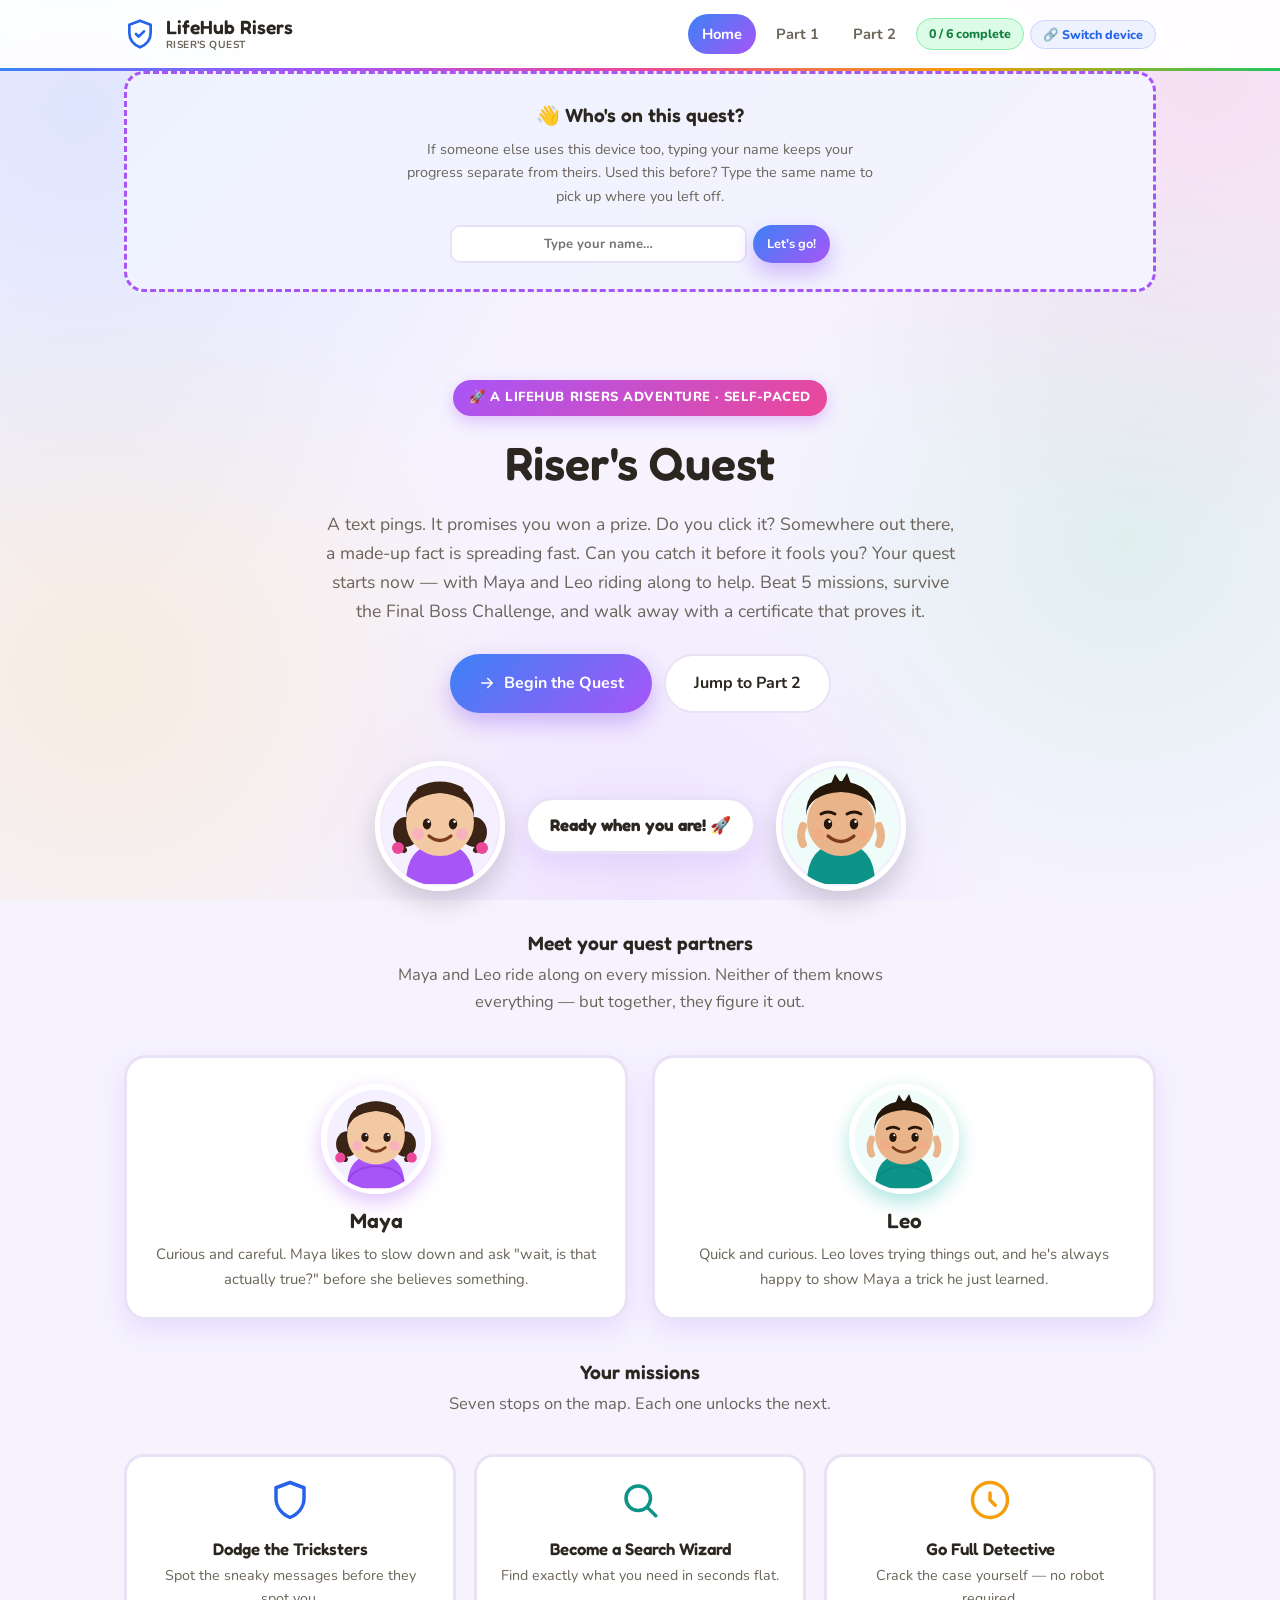
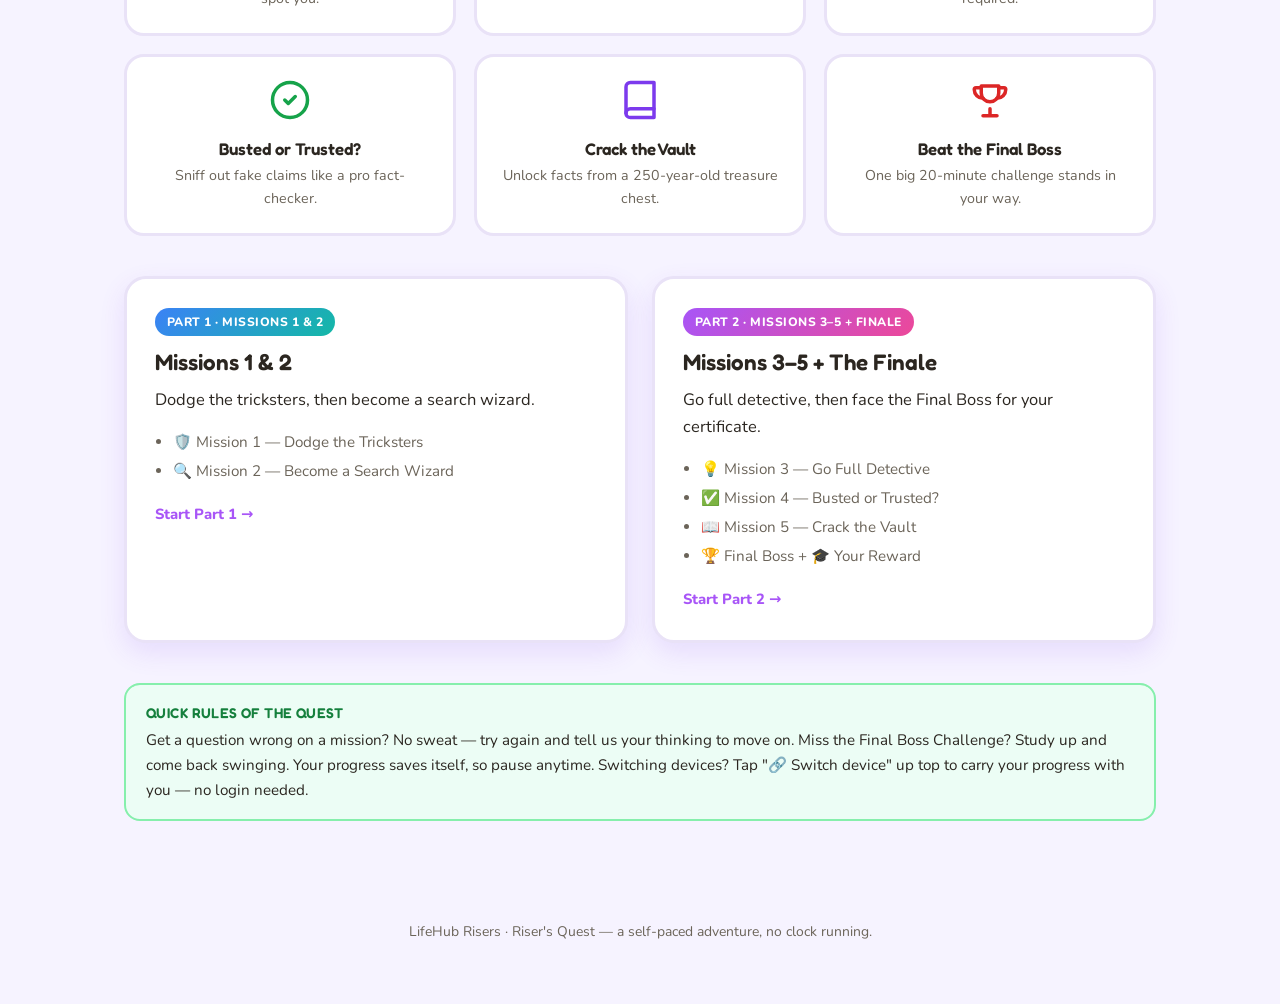
==== commit 1866117c: "Ask for a name first thing on the home page, and show its sync code right away Two related changes b" ====
--- a/index.html
+++ b/index.html
@@ -222,7 +222,7 @@
 </main>
 
 <footer class="site-footer">
-  LifeHub Risers · Riser's Quest — a self-paced, 2-day adventure.
+  LifeHub Risers · Riser's Quest — a self-paced adventure, no clock running.
 </footer>
 
 <script src="js/player.js"></script>
--- a/css/styles.css
+++ b/css/styles.css
@@ -106,6 +106,11 @@
 .player-gate-card p { font-size: .9rem; color: var(--ink-soft); max-width: 480px; margin: 0 auto 16px; }
 .player-gate .sync-row { max-width: 380px; margin: 0 auto; }
 .player-gate .sync-row input { text-align: center; font-weight: 700; }
+.player-code-label {
+  display: block; font-size: .76rem; font-weight: 700; color: var(--ink-soft);
+  margin: 0 auto 4px; text-transform: uppercase; letter-spacing: .03em; text-align: center;
+}
+#gate-continue-btn { margin-top: 6px; }
 
 /* Hero */
 .hero { padding: 60px 0 40px; text-align: center; }
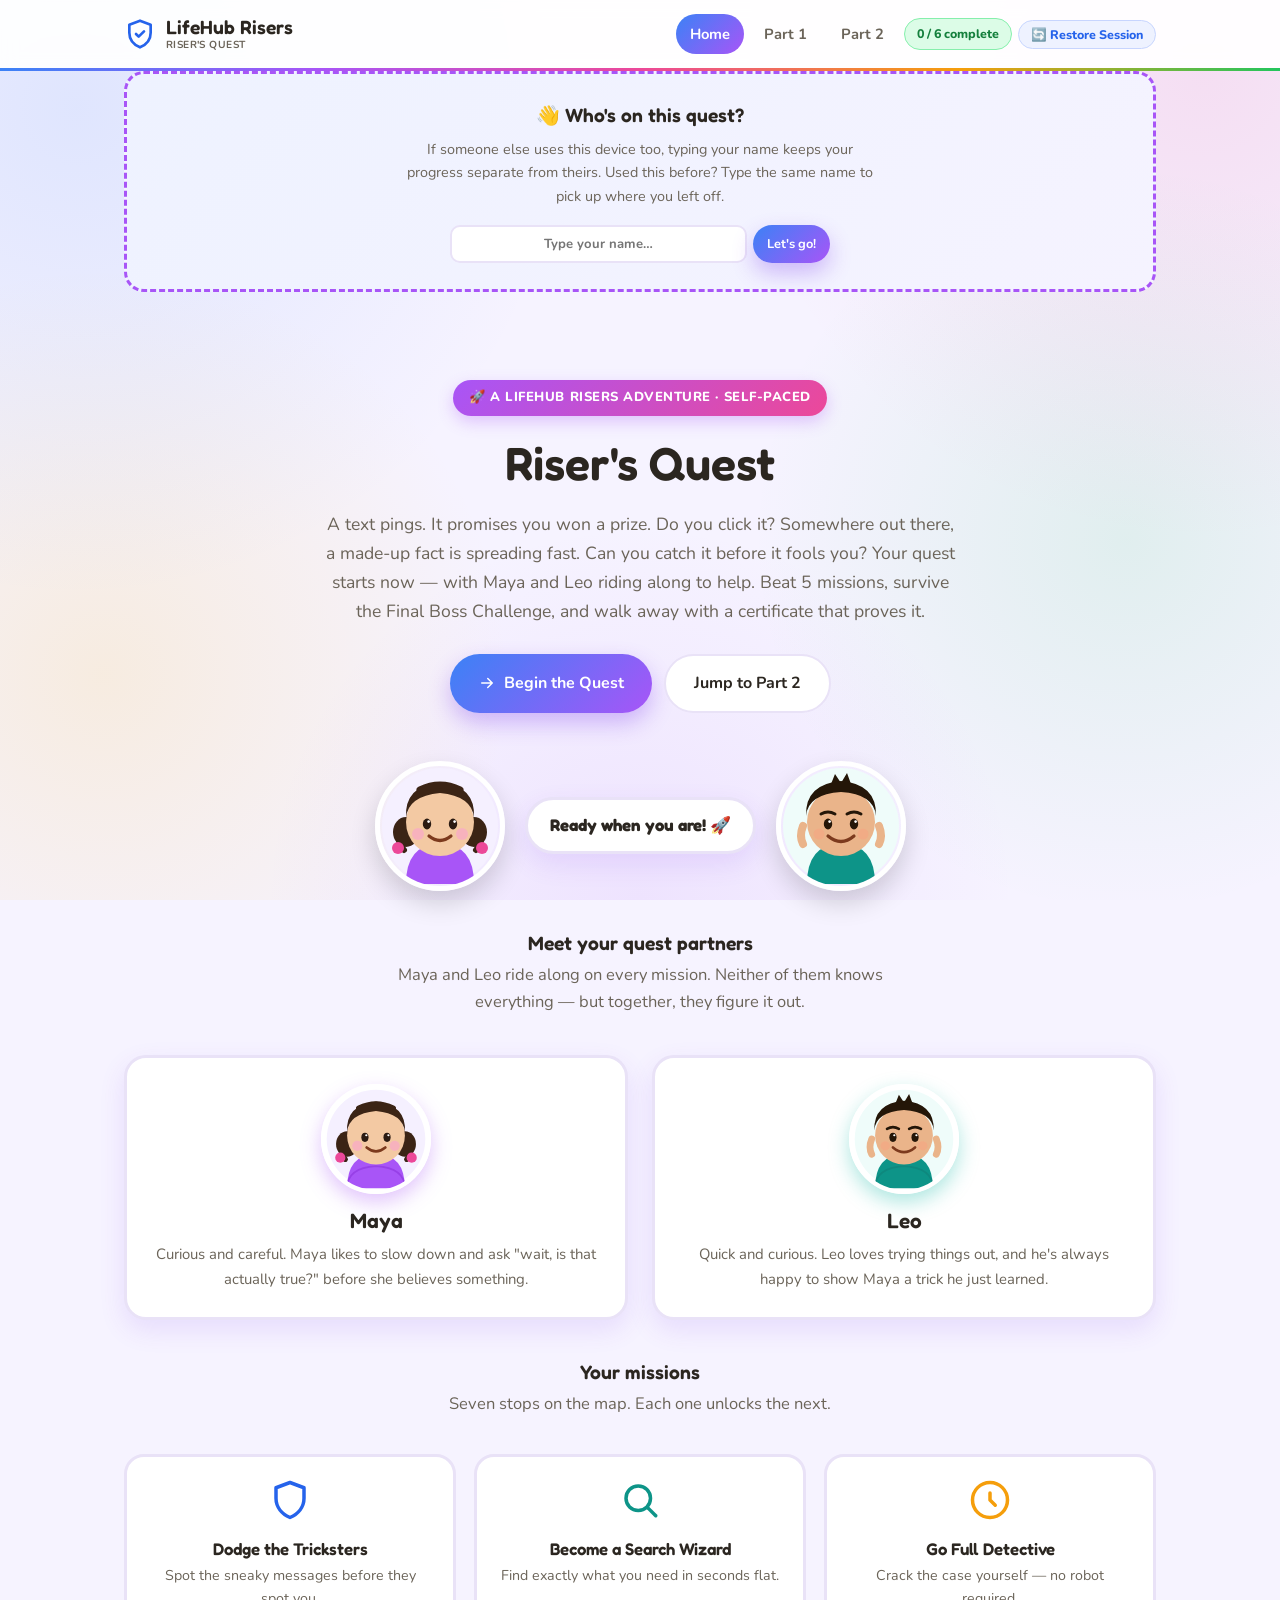
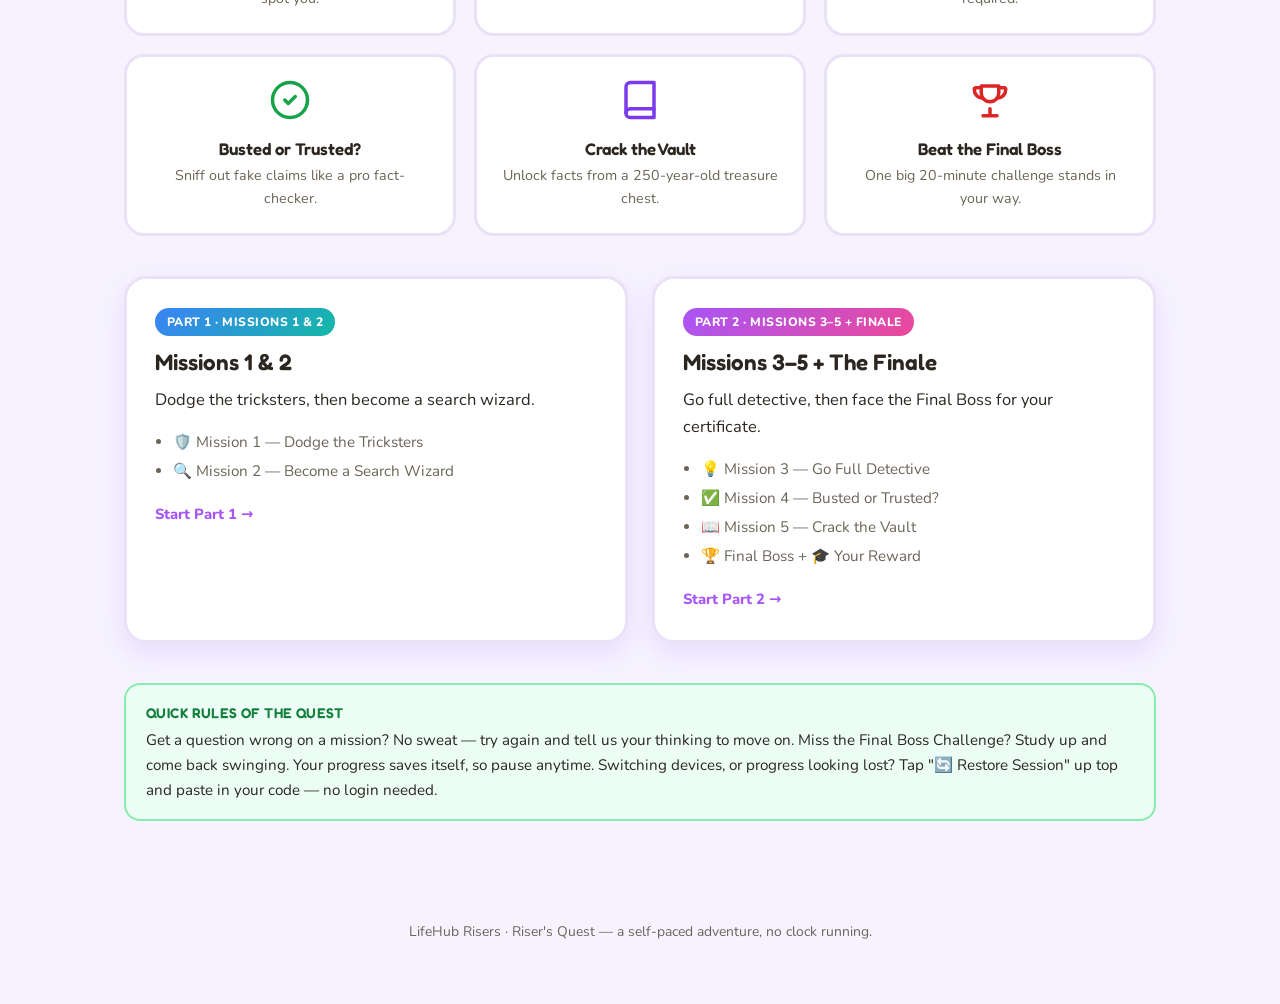
==== commit 477f5a7b: "Rename "Switch device" to "Restore Session" and lead with pasting a code The paste-a-code-to-restore" ====
--- a/index.html
+++ b/index.html
@@ -216,7 +216,7 @@
   <section class="container" style="margin-bottom:60px;">
     <div class="callout tip">
       <strong>Quick rules of the quest</strong>
-      Get a question wrong on a mission? No sweat — try again and tell us your thinking to move on. Miss the Final Boss Challenge? Study up and come back swinging. Your progress saves itself, so pause anytime. Switching devices? Tap "🔗 Switch device" up top to carry your progress with you — no login needed.
+      Get a question wrong on a mission? No sweat — try again and tell us your thinking to move on. Miss the Final Boss Challenge? Study up and come back swinging. Your progress saves itself, so pause anytime. Switching devices, or progress looking lost? Tap "🔄 Restore Session" up top and paste in your code — no login needed.
     </div>
   </section>
 </main>
